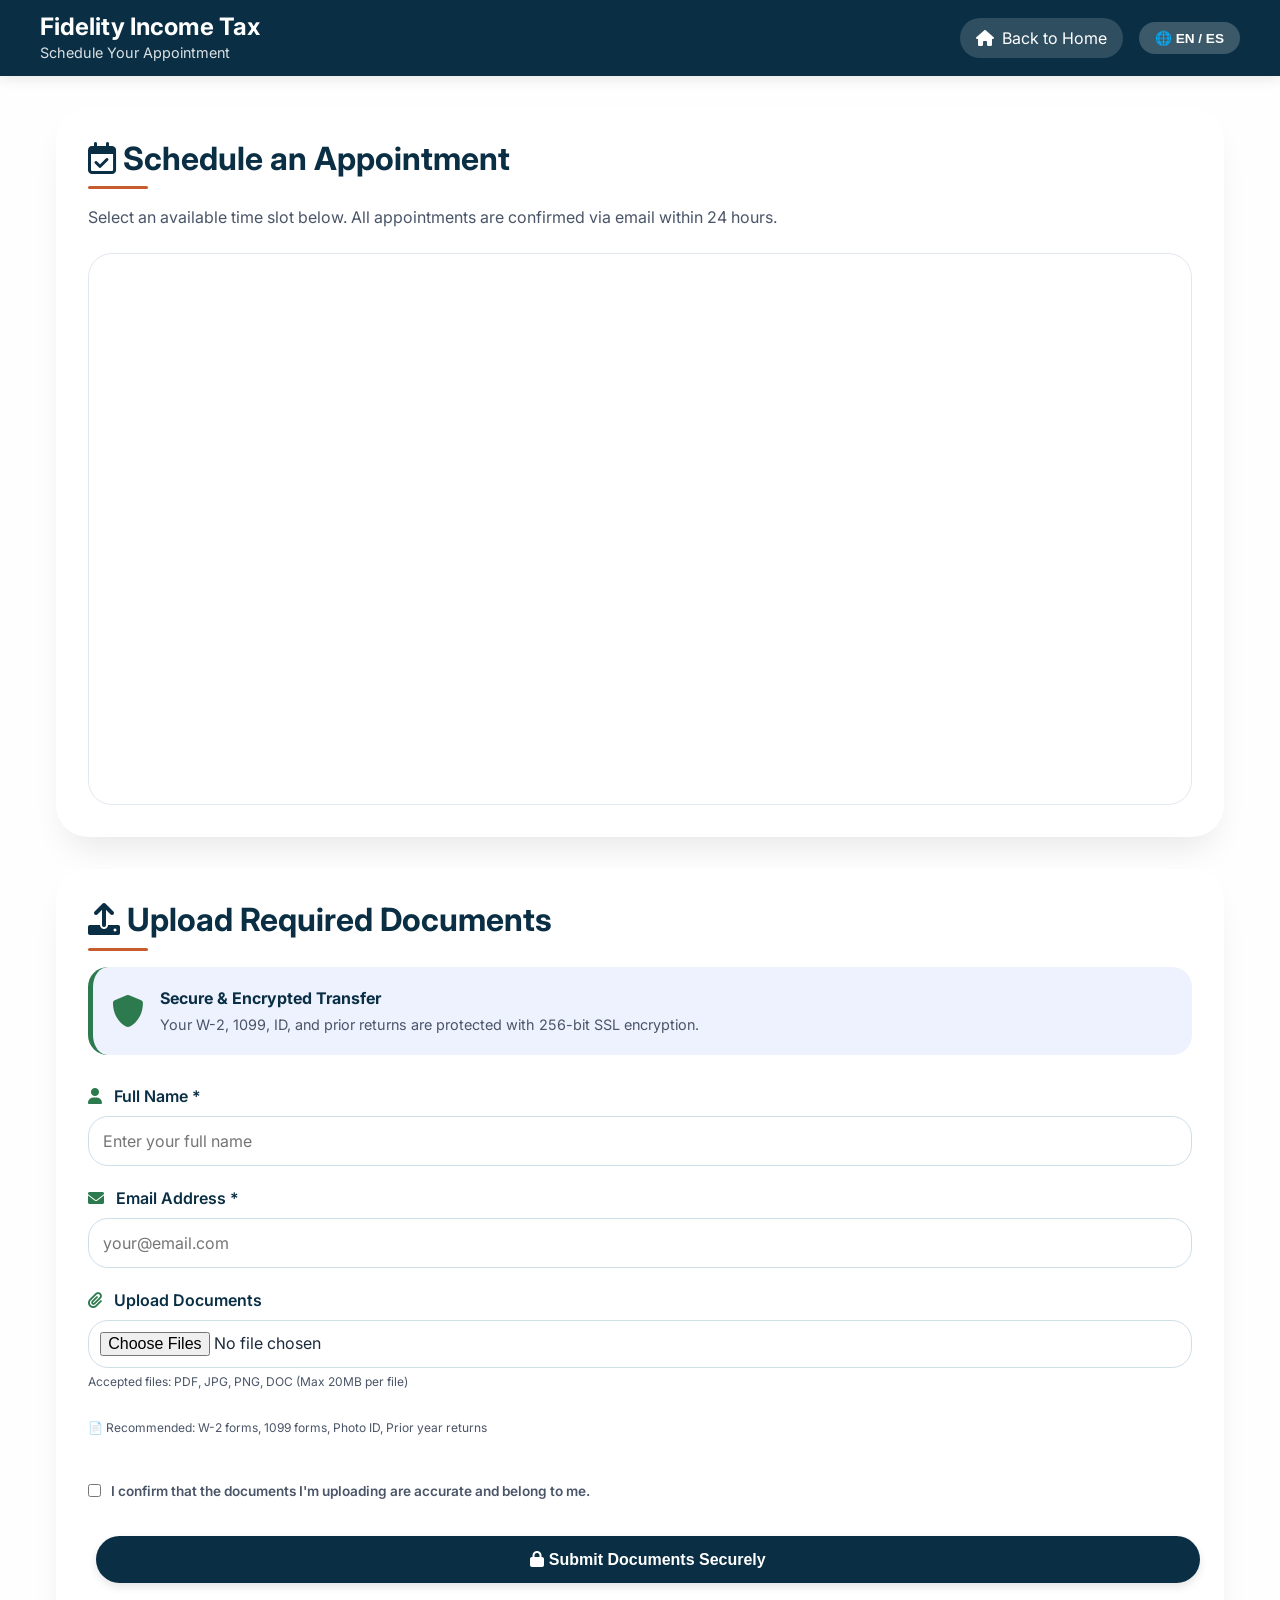
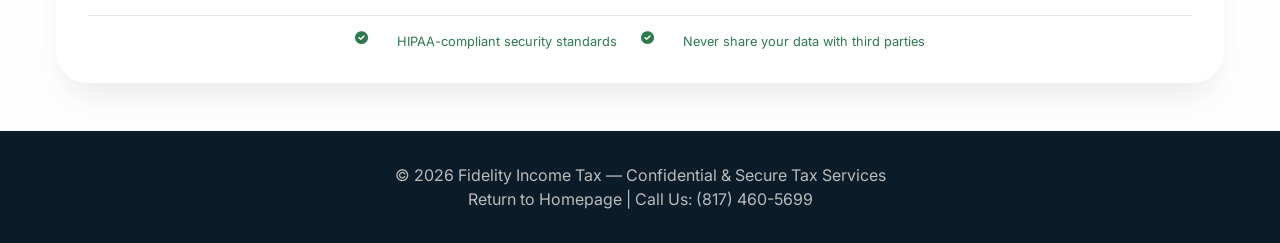
==== appointments.html @ 11a9fd2c "Add files via upload" ====
<!DOCTYPE html>
<html lang="en">
<head>
  <meta charset="UTF-8">
  <meta name="viewport" content="width=device-width, initial-scale=1.0">
  <meta name="description" content="Schedule your tax appointment online with Fidelity Income Tax. Secure document upload available.">
  <title>Schedule Appointment | Fidelity Income Tax</title>
  
  <!-- Google Fonts -->
  <link href="https://fonts.googleapis.com/css2?family=Inter:wght@400;600;700&display=swap" rel="stylesheet">
  
  <!-- Font Awesome -->
  <link rel="stylesheet" href="https://cdnjs.cloudflare.com/ajax/libs/font-awesome/6.0.0-beta3/css/all.min.css">
  
  <!-- Stylesheets -->
  <link rel="stylesheet" href="styles.css">
  <link rel="stylesheet" href="appointments.css">
</head>
<body>

  <!-- ==================== APPOINTMENT PAGE HEADER ==================== -->
  <header class="appointment-header">
    <nav>
      <div class="logo">
        <img src="logo.png" alt="Fidelity Income Tax" onerror="this.style.display='none'">
        <div class="logo-text">
          <h1>Fidelity Income Tax</h1>
          <p data-translate="appointmentSubtitle">Schedule Your Appointment</p>
        </div>
      </div>
      <div class="header-right">
        <a href="index.html" class="back-home"><i class="fas fa-home"></i> <span data-translate="backHome">Back to Home</span></a>
        <button class="lang-btn" onclick="toggleLanguage()" aria-label="Toggle language">🌐 EN / ES</button>
      </div>
    </nav>
  </header>

  <main class="appointment-main">
    <!-- ==================== CALENDAR SECTION ==================== -->
    <section class="appointment-card">
      <h2><i class="far fa-calendar-check"></i> <span data-translate="scheduleTitle">Schedule an Appointment</span></h2>
      <p data-translate="scheduleDescription">Select an available time slot below. All appointments are confirmed via email within 24 hours.</p>
      
      <!-- Google Calendar Embed - Replace YOUR_LINK with actual calendar link -->
      <div class="calendar-wrapper">
        <iframe 
          src="https://calendar.google.com/calendar/appointments/schedules/YOUR_LINK" 
          width="100%" 
          height="550" 
          style="border:0;" 
          title="Appointment Calendar"
          loading="lazy">
        </iframe>
      </div>
    </section>

    <!-- ==================== SECURE DOCUMENT UPLOAD SECTION ==================== -->
    <section class="appointment-card">
      <h2><i class="fas fa-upload"></i> <span data-translate="uploadTitle">Upload Required Documents</span></h2>
      
      <!-- Security notice banner -->
      <div class="secure-upload-banner">
        <i class="fas fa-shield-alt fa-2x"></i>
        <div>
          <strong data-translate="secureUploadTitle">Secure & Encrypted Transfer</strong>
          <p data-translate="secureUploadText">Your W-2, 1099, ID, and prior returns are protected with 256-bit SSL encryption.</p>
        </div>
      </div>
      
      <!-- Document upload form -->
      <form action="https://formsubmit.co/fidelity2024@yahoo.com" method="POST" enctype="multipart/form-data" class="upload-form">
        <div class="form-group">
          <label for="fullname"><i class="fas fa-user"></i> <span data-translate="fullNameLabel">Full Name</span> *</label>
          <input type="text" id="fullname" name="name" placeholder="Enter your full name" data-translate-placeholder="fullNamePlaceholder" required>
        </div>
        
        <div class="form-group">
          <label for="email"><i class="fas fa-envelope"></i> <span data-translate="emailLabel">Email Address</span> *</label>
          <input type="email" id="email" name="email" placeholder="your@email.com" data-translate-placeholder="emailPlaceholder" required>
        </div>
        
        <div class="form-group">
          <label for="documents"><i class="fas fa-paperclip"></i> <span data-translate="uploadLabel">Upload Documents</span></label>
          <input type="file" id="documents" name="documents" accept=".pdf,.jpg,.jpeg,.png,.doc,.docx" multiple>
          <p class="file-hint" data-translate="fileHint">Accepted files: PDF, JPG, PNG, DOC (Max 20MB per file)</p>
          <p class="file-hint" data-translate="recommendedDocs">📄 Recommended: W-2 forms, 1099 forms, Photo ID, Prior year returns</p>
        </div>
        
        <div class="form-group">
          <label class="checkbox-label">
            <input type="checkbox" required>
            <span data-translate="confirmText">I confirm that the documents I'm uploading are accurate and belong to me.</span>
          </label>
        </div>
        
        <button type="submit" class="btn btn-submit">
          <i class="fas fa-lock"></i> <span data-translate="submitButton">Submit Documents Securely</span>
        </button>
      </form>
      
      <div class="security-footer">
        <i class="fas fa-check-circle"></i> <span data-translate="security1">HIPAA-compliant security standards</span>
        <i class="fas fa-check-circle"></i> <span data-translate="security2">Never share your data with third parties</span>
      </div>
    </section>
  </main>

  <!-- ==================== FOOTER ==================== -->
  <footer>
    <p>© 2026 Fidelity Income Tax — <span data-translate="footerText">Confidential & Secure Tax Services</span></p>
    <p><a href="index.html"><span data-translate="returnHome">Return to Homepage</span></a> | <a href="tel:+18174605699"><span data-translate="callUs">Call Us</span>: (817) 460-5699</a></p>
  </footer>

  <script src="translations.js"></script>
  <script src="script.js"></script>
</body>
</html>
---- styles.css ----
/* ==================== RESET & BASE STYLES ==================== */
* {
  margin: 0;
  padding: 0;
  box-sizing: border-box;
}

body {
  font-family: 'Inter', sans-serif;
  background-color: #fefefe;
  color: #1e2a3e;
  line-height: 1.5;
  scroll-behavior: smooth;
}

/* ==================== TYPOGRAPHY ==================== */
h1, h2, h3, h4 {
  font-weight: 700;
  line-height: 1.2;
}

h2 {
  font-size: 2rem;
  text-align: center;
  margin-bottom: 2rem;
  color: #0a2f44;
  position: relative;
}

h2:after {
  content: '';
  display: block;
  width: 60px;
  height: 3px;
  background: #c75c2e;
  margin: 0.5rem auto 0;
  border-radius: 4px;
}

/* ==================== HEADER & NAVIGATION ==================== */
header {
  background: #ffda08;
  color: white;
  padding: 1.5rem 2.3rem;
  position: sticky;
  top: 0;
  z-index: 1000;
  box-shadow: 0 4px 12px rgba(0, 0, 0, 0.08);
}

nav {
  display: flex;
  justify-content: space-between;
  align-items: center;
  max-width: 1300px;
  margin: 0 auto;
}

.logo {
  display: flex;
  align-items: center;
  gap: 12px;
  flex-wrap: wrap;
}

.logo img {
  height: 45px;
  width: auto;
}

.logo-text h1 {
  font-size: 1.5rem;
  font-weight: 700;
}

.logo-text p {
  font-size: 0.9rem;
  opacity: 0.85;
}

nav ul {
  display: flex;
  list-style: none;
  gap: 2rem;
  align-items: center;
}

nav ul li a {
  color: white;
  text-decoration: none;
  font-weight: 500;
  transition: 0.2s;
  font-size: 1rem;
}

nav ul li a:hover {
  color: #ffcd94;
}

.lang-btn {
  background: rgba(255, 255, 255, 0.2);
  border: none;
  color: white;
  padding: 0.4rem 0.8rem;
  border-radius: 40px;
  cursor: pointer;
  font-weight: 600;
  font-size: 0.8rem;
  transition: 0.2s;
}

.lang-btn:hover {
  background: #ffcd94;
  color: #0a2f44;
}

.menu-toggle {
  display: none;
  font-size: 1.8rem;
  cursor: pointer;
}
/* ==================== 3D GLOBE LOGO STYLES ==================== */
.globe-logo {
  width: 50px;
  height: 50px;
  border-radius: 50%;
  overflow: hidden;
  position: relative;
  cursor: pointer;
  background: radial-gradient(circle at 30% 30%, #1a4d6e, #0a2f44);
  box-shadow: 0 4px 12px rgba(0, 0, 0, 0.25);
  transition: transform 0.3s ease;
}

.globe-logo:hover {
  transform: scale(1.08);
  box-shadow: 0 6px 18px rgba(0, 0, 0, 0.3);
}

.globe-logo canvas {
  width: 100% !important;
  height: 100% !important;
  display: block;
  border-radius: 50%;
}

/* Optional: Add a subtle glow effect on hover */
.globe-logo::after {
  content: '';
  position: absolute;
  top: -2px;
  left: -2px;
  right: -2px;
  bottom: -2px;
  border-radius: 50%;
  background: radial-gradient(circle, rgba(44,122,77,0.3), transparent);
  opacity: 0;
  transition: opacity 0.3s ease;
  pointer-events: none;
}

.globe-logo:hover::after {
  opacity: 1;
}

/* Adjust logo container to accommodate globe */
.logo {
  display: flex;
  align-items: center;
  gap: 12px;
  flex-wrap: wrap;
}

.logo-text {
  flex: 1;
}

/* For mobile devices, ensure globe remains visible */
@media (max-width: 768px) {
  .globe-logo {
    width: 40px;
    height: 40px;
  }
}
/* ==================== TRUST BADGE ==================== */
.trust-badge {
  background: rgba(255, 255, 240, 0.2);
  border-left: 4px solid #ffcd94;
  padding: 0.75rem 1rem;
  border-radius: 12px;
  font-size: 0.85rem;
  display: inline-flex;
  align-items: center;
  gap: 8px;
  margin-bottom: 1rem;
}

.trust-badge i {
  color: #ffcd94;
}

/* ==================== HERO SECTION ==================== */
.hero {
  background: linear-gradient(135deg, #092636 0%, #092636 100%);
  color: white;
  padding: 4rem 1.5rem;
  text-align: center;
}

.hero h1 {
  font-size: 2.8rem;
  font-weight: 800;
  margin-bottom: 1rem;
}

.hero p {
  font-size: 1.2rem;
  max-width: 700px;
  margin: 0 auto 1.5rem;
}

.hero-contact {
  background: rgba(0, 0, 0, 0.2);
  display: inline-block;
  padding: 1rem 2rem;
  border-radius: 60px;
  margin: 1rem auto;
  backdrop-filter: blur(2px);
}

.hero-contact p {
  margin: 0.2rem 0;
  font-size: 1rem;
}

.hero-contact a {
  color: white;
  text-decoration: none;
  font-weight: 600;
}

.hero-buttons {
  margin-top: 2rem;
}

/* ==================== BUTTONS ==================== */
.btn {
  padding: 0.9rem 2rem;
  border-radius: 50px;
  text-decoration: none;
  font-weight: 600;
  display: inline-block;
  margin: 0.5rem;
  transition: 0.2s;
  border: none;
  cursor: pointer;
  font-size: 1rem;
  box-shadow: 0 4px 8px rgba(0, 0, 0, 0.1);
}

.btn-primary {
  background: #2c7a4d;
  color: white;
}

.btn-primary:hover {
  background: #1f5e3a;
  transform: translateY(-2px);
}

.btn-secondary {
  background: #c75c2e;
  color: white;
}

.btn-secondary:hover {
  background: #a3451f;
  transform: translateY(-2px);
}

.btn-submit {
  background: #0a2f44;
  color: white;
  width: 100%;
}

.btn-submit:hover {
  background: #1e4a6e;
  transform: translateY(-2px);
}

/* ==================== SERVICES SECTION ==================== */
.services-section {
  padding: 4rem 1.5rem;
  max-width: 1300px;
  margin: 0 auto;
}

.service-grid {
  display: grid;
  grid-template-columns: repeat(auto-fit, minmax(260px, 1fr));
  gap: 2rem;
}

.service-card {
  background: white;
  border-radius: 24px;
  padding: 2rem 1.5rem;
  text-align: center;
  box-shadow: 0 8px 20px rgba(0, 0, 0, 0.05);
  transition: all 0.2s ease;
  border: 1px solid #eef2f6;
}

.service-card i {
  font-size: 2.5rem;
  color: #2c7a4d;
  margin-bottom: 1rem;
}

.service-card h3 {
  font-size: 1.4rem;
  margin-bottom: 0.5rem;
}

.service-card:hover {
  transform: translateY(-5px);
  box-shadow: 0 20px 25px -12px rgba(0, 0, 0, 0.1);
}

/* ==================== ACCOUNTANT SECTION ==================== */
.accountant-section {
  padding: 4rem 1.5rem;
  max-width: 1300px;
  margin: 0 auto;
}

.accountant-container {
  display: flex;
  gap: 3rem;
  align-items: center;
  background: #f9fafc;
  border-radius: 32px;
  padding: 2rem;
  flex-wrap: wrap;
}

.accountant-container img {
  width: 260px;
  border-radius: 24px;
  box-shadow: 0 12px 20px rgba(0, 0, 0, 0.1);
  object-fit: cover;
}

.accountant-info {
  flex: 1;
}

.accountant-info h3 {
  font-size: 1.8rem;
  color: #0a2f44;
  margin-bottom: 0.5rem;
}

.cert-list {
  list-style: none;
  margin: 1rem 0;
}

.cert-list li {
  margin: 0.5rem 0;
  display: flex;
  align-items: center;
  gap: 8px;
}

.cert-list li i {
  color: #2c7a4d;
}
/* Add this to your existing styles.css file */

/* ==================== BOOK FEATURE SECTION ==================== */
.book-section {
  padding: 5rem 1.5rem;
  background: linear-gradient(135deg, #f8f9fa 0%, #e9ecef 100%);
  position: relative;
  overflow: hidden;
}

.book-section::before {
  content: '';
  position: absolute;
  top: -50%;
  right: -20%;
  width: 500px;
  height: 500px;
  background: radial-gradient(circle, rgba(44,122,77,0.05) 0%, rgba(44,122,77,0) 70%);
  border-radius: 50%;
  pointer-events: none;
}

.book-section::after {
  content: '';
  position: absolute;
  bottom: -30%;
  left: -10%;
  width: 400px;
  height: 400px;
  background: radial-gradient(circle, rgba(199,92,46,0.05) 0%, rgba(199,92,46,0) 70%);
  border-radius: 50%;
  pointer-events: none;
}

.book-container {
  max-width: 1300px;
  margin: 0 auto;
  display: grid;
  grid-template-columns: 1fr 1.2fr;
  gap: 3rem;
  align-items: start;
  position: relative;
  z-index: 1;
}

/* Book Cover Styles */
.book-cover {
  position: relative;
  text-align: center;
}

.book-icon {
  position: absolute;
  top: -20px;
  left: -20px;
  width: 60px;
  height: 60px;
  background: #2c7a4d;
  border-radius: 50%;
  display: flex;
  align-items: center;
  justify-content: center;
  box-shadow: 0 8px 20px rgba(44,122,77,0.3);
  z-index: 2;
}

.book-icon i {
  font-size: 2rem;
  color: white;
}

.book-cover img {
  width: 100%;
  max-width: 350px;
  border-radius: 16px;
  box-shadow: 0 20px 40px rgba(0, 0, 0, 0.15);
  transition: transform 0.3s ease, box-shadow 0.3s ease;
}

.book-cover img:hover {
  transform: translateY(-5px);
  box-shadow: 0 30px 50px rgba(0, 0, 0, 0.2);
}

/* Book Info Styles */
.book-info {
  background: white;
  padding: 2rem;
  border-radius: 32px;
  box-shadow: 0 10px 30px rgba(0, 0, 0, 0.08);
}

.book-badge {
  display: inline-flex;
  align-items: center;
  gap: 8px;
  background: linear-gradient(135deg, #f4b942 0%, #e6a017 100%);
  color: white;
  padding: 0.5rem 1rem;
  border-radius: 40px;
  font-size: 0.85rem;
  font-weight: 600;
  margin-bottom: 1.5rem;
}

.book-badge i {
  font-size: 1rem;
}

.book-info h2 {
  text-align: left;
  font-size: 1.8rem;
  margin-bottom: 0.5rem;
  color: #0a2f44;
}

.book-info h2:after {
  margin: 0.5rem 0 0 0;
  width: 50px;
}

.book-author {
  font-size: 1rem;
  color: #c75c2e;
  font-weight: 600;
  margin-bottom: 1.5rem;
}

.book-description {
  margin: 1.5rem 0;
}

.book-description p {
  color: #4a5568;
  line-height: 1.6;
  margin-bottom: 1rem;
}

.book-features {
  list-style: none;
  margin: 1.5rem 0;
  display: grid;
  grid-template-columns: repeat(2, 1fr);
  gap: 0.8rem;
}

.book-features li {
  display: flex;
  align-items: center;
  gap: 10px;
  padding: 0.5rem;
  background: #f8f9fa;
  border-radius: 12px;
  font-size: 0.9rem;
  color: #2d3748;
}

.book-features li i {
  color: #2c7a4d;
  font-size: 1rem;
  width: 24px;
}

/* Book Rating */
.book-rating {
  display: flex;
  align-items: center;
  gap: 1rem;
  flex-wrap: wrap;
  padding: 1rem 0;
  border-top: 1px solid #e2e8f0;
  border-bottom: 1px solid #e2e8f0;
  margin: 1.5rem 0;
}

.book-rating .stars {
  color: #f4b942;
  font-size: 1.2rem;
  letter-spacing: 2px;
}

.book-rating span {
  color: #6c757d;
  font-size: 0.9rem;
}

/* Book Buttons */
.book-buttons {
  display: flex;
  gap: 1rem;
  margin: 1.5rem 0;
  flex-wrap: wrap;
}

.btn-large {
  padding: 1rem 2rem;
  font-size: 1rem;
  display: inline-flex;
  align-items: center;
  gap: 10px;
}

.btn-large i {
  font-size: 1.2rem;
}

/* Book Endorsements */
.book-endorsements {
  background: #f8f9fa;
  padding: 1.5rem;
  border-radius: 20px;
  margin-top: 1.5rem;
}

.book-endorsements p {
  font-style: italic;
  color: #4a5568;
  margin-bottom: 0.5rem;
}

.book-endorsements i {
  color: #c75c2e;
  margin-right: 8px;
}

.endorser {
  font-style: normal;
  font-weight: 600;
  color: #0a2f44;
  margin-top: 0.5rem;
}

/* Responsive Book Section */
@media (max-width: 968px) {
  .book-container {
    grid-template-columns: 1fr;
    gap: 2rem;
  }
  
  .book-cover {
    text-align: center;
    max-width: 350px;
    margin: 0 auto;
  }
  
  .book-info h2 {
    text-align: center;
  }
  
  .book-info h2:after {
    margin: 0.5rem auto 0;
  }
  
  .book-badge {
    display: inline-flex;
    margin: 0 auto 1.5rem;
  }
  
  .book-rating {
    justify-content: center;
  }
  
  .book-buttons {
    justify-content: center;
  }
}

@media (max-width: 768px) {
  .book-section {
    padding: 3rem 1rem;
  }
  
  .book-features {
    grid-template-columns: 1fr;
  }
  
  .book-info {
    padding: 1.5rem;
  }
  
  .book-info h2 {
    font-size: 1.5rem;
  }
  
  .btn-large {
    width: 100%;
    justify-content: center;
  }
}

@media (max-width: 480px) {
  .book-buttons {
    flex-direction: column;
  }
}
/* ==================== REVIEWS SECTION ==================== */
.reviews-section {
  padding: 4rem 1.5rem;
  max-width: 1300px;
  margin: 0 auto;
}

.reviews-grid {
  display: grid;
  grid-template-columns: repeat(auto-fit, minmax(300px, 1fr));
  gap: 1.8rem;
}

.review-card {
  background: white;
  padding: 1.8rem;
  border-radius: 28px;
  box-shadow: 0 5px 15px rgba(0, 0, 0, 0.05);
  border: 1px solid #e9ecef;
}

.stars {
  color: #f4b942;
  font-size: 1.2rem;
  letter-spacing: 2px;
  margin-bottom: 1rem;
}

.review-card p {
  font-style: italic;
  margin-bottom: 0.5rem;
}

.review-author {
  font-style: normal;
  font-weight: 600;
  color: #0a2f44;
}

/* ==================== CONTACT SECTION ==================== */
.contact-section {
  background: #f1f5f9;
  border-radius: 48px;
  margin: 2rem auto;
  padding: 2rem 1.5rem;
  max-width: 1300px;
}

.contact-grid {
  display: grid;
  grid-template-columns: 1fr 1fr;
  gap: 2rem;
}

.contact-map iframe {
  border-radius: 24px;
  width: 100%;
  height: 380px;
}

.secure-badge {
  display: flex;
  justify-content: flex-end;
  gap: 12px;
  margin-bottom: 12px;
  font-size: 0.8rem;
  color: #2c6e2f;
}

.contact-form {
  background: white;
  padding: 1.8rem;
  border-radius: 28px;
  box-shadow: 0 10px 20px rgba(0, 0, 0, 0.05);
}

.form-row {
  display: flex;
  gap: 1rem;
  margin-bottom: 0.5rem;
}

.contact-form input,
.contact-form textarea {
  width: 100%;
  padding: 0.9rem;
  margin: 0.5rem 0;
  border: 2px solid #000000;
  border-radius: 20px;
  font-family: inherit;
  transition: 0.2s;
}

.contact-form input:focus,
.contact-form textarea:focus {
  outline: none;
  border-color: #2c7a4d;
  box-shadow: 0 0 0 3px rgba(44, 122, 77, 0.2);
}

.sms-consent {
  font-size: 0.75rem;
  display: flex;
  align-items: center;
  gap: 8px;
  margin: 1rem 0;
}

.privacy-note {
  font-size: 0.7rem;
  text-align: center;
  margin-top: 1rem;
  color: #6c757d;
}

/* ==================== FOOTER ==================== */
footer {
  background: #0a1c2a;
  color: #bbb;
  text-align: center;
  padding: 2rem;
  margin-top: 3rem;
}

footer a {
  color: #bbb;
  text-decoration: none;
}

footer a:hover {
  color: white;
}

.footer-content p {
  margin: 0.5rem 0;
}

/* ==================== RESPONSIVE DESIGN ==================== */
@media (max-width: 900px) {
  .contact-grid {
    grid-template-columns: 1fr;
  }
  
  .accountant-container {
    flex-direction: column;
    text-align: center;
  }
  
  nav ul {
    display: none;
    flex-direction: column;
    background: #0a2f44;
    position: absolute;
    top: 70px;
    right: 20px;
    width: 220px;
    border-radius: 24px;
    padding: 1rem;
    gap: 1rem;
    box-shadow: 0 8px 20px rgba(0, 0, 0, 0.3);
  }
  
  nav ul.active {
    display: flex;
  }
  
  .menu-toggle {
    display: block;
  }
  
  .hero h1 {
    font-size: 2rem;
  }
  
  .form-row {
    flex-direction: column;
    gap: 0;
  }
}

@media (max-width: 480px) {
  .hero h1 {
    font-size: 1.8rem;
  }
  
  .hero p {
    font-size: 1rem;
  }
  
  .btn {
    padding: 0.7rem 1.5rem;
    font-size: 0.9rem;
  }
  
  .service-card {
    padding: 1.5rem;
  }
}
---- appointments.css ----
/* ==================== APPOINTMENT PAGE SPECIFIC STYLES ==================== */

/* Appointment Header */
.appointment-header {
  background: #0a2f44;
  color: white;
  padding: 0.8rem 1.5rem;
  position: sticky;
  top: 0;
  z-index: 1000;
}

.appointment-header nav {
  max-width: 1200px;
  margin: 0 auto;
  display: flex;
  justify-content: space-between;
  align-items: center;
  flex-wrap: wrap;
  gap: 1rem;
}

.header-right {
  display: flex;
  align-items: center;
  gap: 1rem;
}

.back-home {
  color: white;
  text-decoration: none;
  padding: 0.5rem 1rem;
  border-radius: 40px;
  background: rgba(255, 255, 255, 0.15);
  transition: 0.2s;
  display: inline-flex;
  align-items: center;
  gap: 8px;
}

.back-home:hover {
  background: rgba(255, 255, 255, 0.25);
}

/* Language button for appointments page */
.appointment-header .lang-btn {
  background: rgba(255, 255, 255, 0.2);
  border: none;
  color: white;
  padding: 0.5rem 1rem;
  border-radius: 40px;
  cursor: pointer;
  font-weight: 600;
  font-size: 0.85rem;
  transition: 0.2s;
}

.appointment-header .lang-btn:hover {
  background: #ffcd94;
  color: #0a2f44;
}

/* Main Container */
.appointment-main {
  max-width: 1200px;
  margin: 2rem auto;
  padding: 0 1rem;
}

/* Appointment Cards */
.appointment-card {
  background: white;
  border-radius: 32px;
  box-shadow: 0 20px 35px -12px rgba(0, 0, 0, 0.1);
  padding: 2rem;
  margin-bottom: 2rem;
}

.appointment-card h2 {
  text-align: left;
  margin-bottom: 1rem;
}

.appointment-card h2:after {
  margin: 0.5rem 0 0 0;
}

.appointment-card p {
  color: #4a5568;
  margin-bottom: 1.5rem;
}

/* Calendar Wrapper */
.calendar-wrapper {
  border-radius: 24px;
  overflow: hidden;
  border: 1px solid #e2e8f0;
}

.calendar-wrapper iframe {
  display: block;
  min-height: 450px;
}

/* Secure Upload Banner */
.secure-upload-banner {
  background: #eef2ff;
  border-left: 5px solid #2c7a4d;
  padding: 1.2rem;
  border-radius: 20px;
  margin-bottom: 1.8rem;
  display: flex;
  gap: 16px;
  align-items: center;
}

.secure-upload-banner i {
  color: #2c7a4d;
}

.secure-upload-banner strong {
  color: #0a2f44;
  display: block;
  margin-bottom: 0.25rem;
}

.secure-upload-banner p {
  margin: 0;
  font-size: 0.9rem;
}

/* Upload Form */
.upload-form {
  display: flex;
  flex-direction: column;
  gap: 1.2rem;
}

.form-group {
  display: flex;
  flex-direction: column;
}

.form-group label {
  font-weight: 600;
  margin-bottom: 0.5rem;
  color: #0a2f44;
}

.form-group label i {
  margin-right: 8px;
  color: #2c7a4d;
}

.form-group input[type="text"],
.form-group input[type="email"],
.form-group input[type="file"] {
  padding: 0.9rem;
  border: 1px solid #cfdfe8;
  border-radius: 20px;
  font-family: inherit;
  font-size: 1rem;
  transition: 0.2s;
}

.form-group input:focus {
  outline: none;
  border-color: #2c7a4d;
  box-shadow: 0 0 0 3px rgba(44, 122, 77, 0.2);
}

.form-group input[type="file"] {
  padding: 0.7rem;
  cursor: pointer;
}

.file-hint {
  font-size: 0.75rem;
  color: #6c757d;
  margin-top: 0.3rem;
}

.checkbox-label {
  display: flex;
  align-items: center;
  gap: 10px;
  cursor: pointer;
  font-weight: normal;
}

.checkbox-label input {
  width: auto;
  margin: 0;
}

.checkbox-label span {
  font-size: 0.85rem;
  color: #4a5568;
}

/* Security Footer */
.security-footer {
  margin-top: 1.5rem;
  padding-top: 1rem;
  border-top: 1px solid #e2e8f0;
  display: flex;
  justify-content: center;
  gap: 1.5rem;
  font-size: 0.8rem;
  color: #2c7a4d;
  flex-wrap: wrap;
}

.security-footer i {
  margin-right: 5px;
}

/* Responsive */
@media (max-width: 768px) {
  .appointment-card {
    padding: 1.5rem;
  }
  
  .secure-upload-banner {
    flex-direction: column;
    text-align: center;
  }
  
  .security-footer {
    flex-direction: column;
    align-items: center;
    gap: 0.5rem;
  }
  
  .appointment-header nav {
    flex-direction: column;
    text-align: center;
  }
  
  .header-right {
    justify-content: center;
  }
  
  .appointment-card h2 {
    text-align: center;
  }
  
  .appointment-card h2:after {
    margin: 0.5rem auto 0;
  }
}

@media (max-width: 480px) {
  .header-right {
    flex-direction: column;
    width: 100%;
  }
  
  .back-home, 
  .appointment-header .lang-btn {
    width: 100%;
    text-align: center;
    justify-content: center;
  }
}
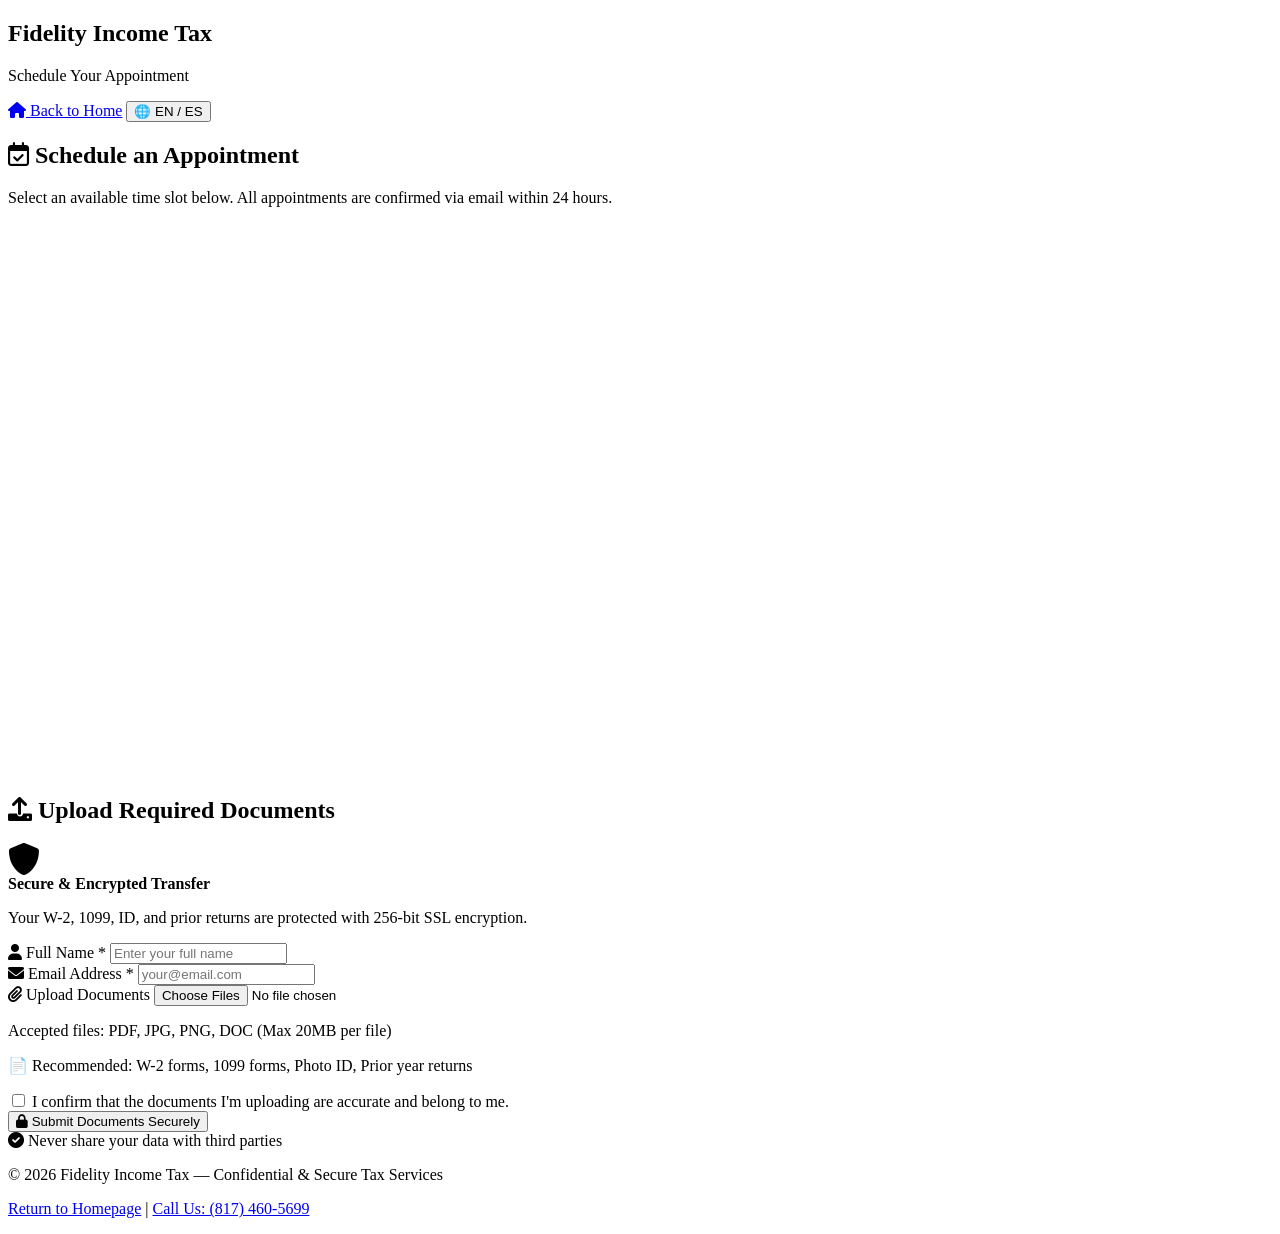
==== commit b90fc026: "Add files via upload" ====
--- a/appointments.html
+++ b/appointments.html
@@ -13,8 +13,8 @@
   <link rel="stylesheet" href="https://cdnjs.cloudflare.com/ajax/libs/font-awesome/6.0.0-beta3/css/all.min.css">
   
   <!-- Stylesheets -->
-  <link rel="stylesheet" href="styles.css">
-  <link rel="stylesheet" href="appointments.css">
+  <link rel="stylesheet" href="css/styles.css">
+  <link rel="stylesheet" href="css/appointments.css">
 </head>
 <body>
 
@@ -22,7 +22,7 @@
   <header class="appointment-header">
     <nav>
       <div class="logo">
-        <img src="logo.png" alt="Fidelity Income Tax" onerror="this.style.display='none'">
+        <img src="images/globe-10.gif" alt="Fidelity Income Tax" onerror="this.style.display='none'">
         <div class="logo-text">
           <h1>Fidelity Income Tax</h1>
           <p data-translate="appointmentSubtitle">Schedule Your Appointment</p>
@@ -99,7 +99,6 @@
       </form>
       
       <div class="security-footer">
-        <i class="fas fa-check-circle"></i> <span data-translate="security1">HIPAA-compliant security standards</span>
         <i class="fas fa-check-circle"></i> <span data-translate="security2">Never share your data with third parties</span>
       </div>
     </section>
@@ -111,7 +110,8 @@
     <p><a href="index.html"><span data-translate="returnHome">Return to Homepage</span></a> | <a href="tel:+18174605699"><span data-translate="callUs">Call Us</span>: (817) 460-5699</a></p>
   </footer>
 
-  <script src="translations.js"></script>
-  <script src="script.js"></script>
+  <script src="js/translations.js"></script>
+  <script src="js/script.js"></script>
+  <script src="js/theme-switcher.js"></script>  <!-- DEMO ONLY — remove before launch -->
 </body>
 </html>
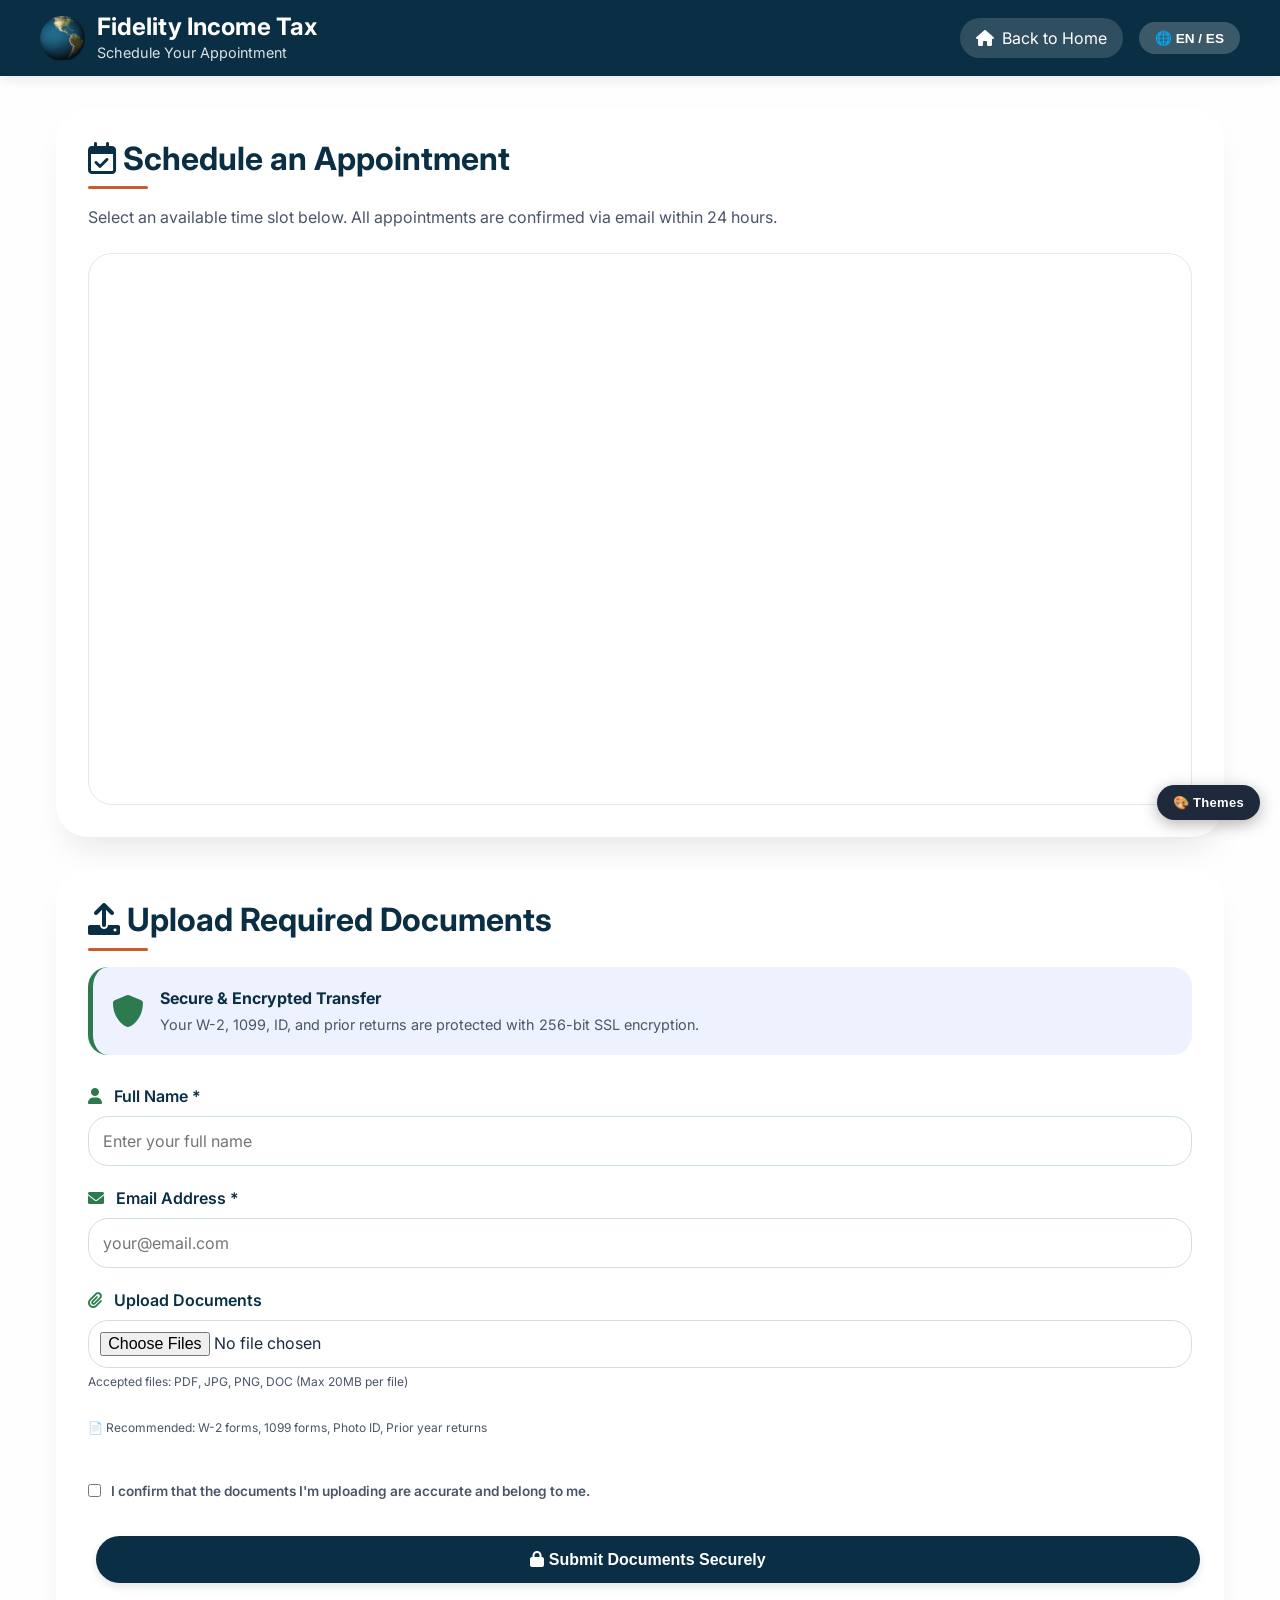
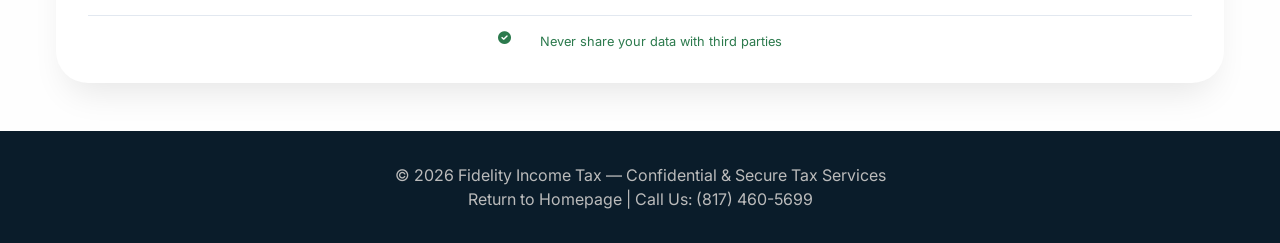
==== commit 21acd419: "Update appointments.html" ====
--- a/appointments.html
+++ b/appointments.html
@@ -13,8 +13,8 @@
   <link rel="stylesheet" href="https://cdnjs.cloudflare.com/ajax/libs/font-awesome/6.0.0-beta3/css/all.min.css">
   
   <!-- Stylesheets -->
-  <link rel="stylesheet" href="css/styles.css">
-  <link rel="stylesheet" href="css/appointments.css">
+  <link rel="stylesheet" href="styles.css">
+  <link rel="stylesheet" href="appointments.css">
 </head>
 <body>
 
@@ -22,7 +22,7 @@
   <header class="appointment-header">
     <nav>
       <div class="logo">
-        <img src="images/globe-10.gif" alt="Fidelity Income Tax" onerror="this.style.display='none'">
+        <img src="globe-10.gif" alt="Fidelity Income Tax" onerror="this.style.display='none'">
         <div class="logo-text">
           <h1>Fidelity Income Tax</h1>
           <p data-translate="appointmentSubtitle">Schedule Your Appointment</p>
@@ -110,8 +110,8 @@
     <p><a href="index.html"><span data-translate="returnHome">Return to Homepage</span></a> | <a href="tel:+18174605699"><span data-translate="callUs">Call Us</span>: (817) 460-5699</a></p>
   </footer>
 
-  <script src="js/translations.js"></script>
-  <script src="js/script.js"></script>
-  <script src="js/theme-switcher.js"></script>  <!-- DEMO ONLY — remove before launch -->
+  <script src="translations.js"></script>
+  <script src="script.js"></script>
+  <script src="theme-switcher.js"></script>  <!-- DEMO ONLY — remove before launch -->
 </body>
-</html>+</html>
--- a/styles.css
+++ b/styles.css
@@ -0,0 +1,872 @@
+/* ==================== RESET & BASE STYLES ==================== */
+* {
+  margin: 0;
+  padding: 0;
+  box-sizing: border-box;
+}
+
+body {
+  font-family: 'Inter', sans-serif;
+  background-color: #fefefe;
+  color: #1e2a3e;
+  line-height: 1.5;
+  scroll-behavior: smooth;
+}
+
+/* ==================== TYPOGRAPHY ==================== */
+h1, h2, h3, h4 {
+  font-weight: 700;
+  line-height: 1.2;
+}
+
+h2 {
+  font-size: 2rem;
+  text-align: center;
+  margin-bottom: 2rem;
+  color: #0a2f44;
+  position: relative;
+}
+
+h2:after {
+  content: '';
+  display: block;
+  width: 60px;
+  height: 3px;
+  background: #c75c2e;
+  margin: 0.5rem auto 0;
+  border-radius: 4px;
+}
+
+/* ==================== HEADER & NAVIGATION ==================== */
+header {
+  background: #ffda08;
+  color: white;
+  padding: 1.5rem 2.3rem;
+  position: sticky;
+  top: 0;
+  z-index: 1000;
+  box-shadow: 0 4px 12px rgba(0, 0, 0, 0.08);
+}
+
+nav {
+  display: flex;
+  justify-content: space-between;
+  align-items: center;
+  max-width: 1300px;
+  margin: 0 auto;
+}
+
+.logo {
+  display: flex;
+  align-items: center;
+  gap: 12px;
+  flex-wrap: wrap;
+}
+
+.logo img {
+  height: 45px;
+  width: auto;
+}
+
+.logo-text h1 {
+  font-size: 1.5rem;
+  font-weight: 700;
+}
+
+.logo-text p {
+  font-size: 0.9rem;
+  opacity: 0.85;
+}
+
+nav ul {
+  display: flex;
+  list-style: none;
+  gap: 2rem;
+  align-items: center;
+}
+
+nav ul li a {
+  color: white;
+  text-decoration: none;
+  font-weight: 500;
+  transition: 0.2s;
+  font-size: 1rem;
+}
+
+nav ul li a:hover {
+  color: #ffcd94;
+}
+
+.lang-btn {
+  background: rgba(255, 255, 255, 0.2);
+  border: none;
+  color: white;
+  padding: 0.4rem 0.8rem;
+  border-radius: 40px;
+  cursor: pointer;
+  font-weight: 600;
+  font-size: 0.8rem;
+  transition: 0.2s;
+}
+
+.lang-btn:hover {
+  background: #ffcd94;
+  color: #0a2f44;
+}
+
+.menu-toggle {
+  display: none;
+  font-size: 1.8rem;
+  cursor: pointer;
+}
+/* ==================== 3D GLOBE LOGO STYLES ==================== */
+.globe-logo {
+  width: 50px;
+  height: 50px;
+  border-radius: 50%;
+  overflow: hidden;
+  position: relative;
+  cursor: pointer;
+  background: radial-gradient(circle at 30% 30%, #1a4d6e, #0a2f44);
+  box-shadow: 0 4px 12px rgba(0, 0, 0, 0.25);
+  transition: transform 0.3s ease;
+}
+
+.globe-logo:hover {
+  transform: scale(1.08);
+  box-shadow: 0 6px 18px rgba(0, 0, 0, 0.3);
+}
+
+.globe-logo canvas {
+  width: 100% !important;
+  height: 100% !important;
+  display: block;
+  border-radius: 50%;
+}
+
+/* Optional: Add a subtle glow effect on hover */
+.globe-logo::after {
+  content: '';
+  position: absolute;
+  top: -2px;
+  left: -2px;
+  right: -2px;
+  bottom: -2px;
+  border-radius: 50%;
+  background: radial-gradient(circle, rgba(44,122,77,0.3), transparent);
+  opacity: 0;
+  transition: opacity 0.3s ease;
+  pointer-events: none;
+}
+
+.globe-logo:hover::after {
+  opacity: 1;
+}
+
+/* Adjust logo container to accommodate globe */
+.logo {
+  display: flex;
+  align-items: center;
+  gap: 12px;
+  flex-wrap: wrap;
+}
+
+.logo-text {
+  flex: 1;
+}
+
+/* For mobile devices, ensure globe remains visible */
+@media (max-width: 768px) {
+  .globe-logo {
+    width: 40px;
+    height: 40px;
+  }
+}
+/* ==================== TRUST BADGE ==================== */
+.trust-badge {
+  background: rgba(255, 255, 240, 0.2);
+  border-left: 4px solid #ffcd94;
+  padding: 0.75rem 1rem;
+  border-radius: 12px;
+  font-size: 0.85rem;
+  display: inline-flex;
+  align-items: center;
+  gap: 8px;
+  margin-bottom: 1rem;
+}
+
+.trust-badge i {
+  color: #ffcd94;
+}
+
+/* ==================== HERO SECTION ==================== */
+.hero {
+  background: linear-gradient(135deg, #092636 0%, #092636 100%);
+  color: white;
+  padding: 4rem 1.5rem;
+  text-align: center;
+}
+
+.hero h1 {
+  font-size: 2.8rem;
+  font-weight: 800;
+  margin-bottom: 1rem;
+}
+
+.hero p {
+  font-size: 1.2rem;
+  max-width: 700px;
+  margin: 0 auto 1.5rem;
+}
+
+.hero-contact {
+  background: rgba(0, 0, 0, 0.2);
+  display: inline-block;
+  padding: 1rem 2rem;
+  border-radius: 60px;
+  margin: 1rem auto;
+  backdrop-filter: blur(2px);
+}
+
+.hero-contact p {
+  margin: 0.2rem 0;
+  font-size: 1rem;
+}
+
+.hero-contact a {
+  color: white;
+  text-decoration: none;
+  font-weight: 600;
+}
+
+.hero-buttons {
+  margin-top: 2rem;
+}
+
+/* ==================== BUTTONS ==================== */
+.btn {
+  padding: 0.9rem 2rem;
+  border-radius: 50px;
+  text-decoration: none;
+  font-weight: 600;
+  display: inline-block;
+  margin: 0.5rem;
+  transition: 0.2s;
+  border: none;
+  cursor: pointer;
+  font-size: 1rem;
+  box-shadow: 0 4px 8px rgba(0, 0, 0, 0.1);
+}
+
+.btn-primary {
+  background: #2c7a4d;
+  color: white;
+}
+
+.btn-primary:hover {
+  background: #1f5e3a;
+  transform: translateY(-2px);
+}
+
+.btn-secondary {
+  background: #c75c2e;
+  color: white;
+}
+
+.btn-secondary:hover {
+  background: #a3451f;
+  transform: translateY(-2px);
+}
+
+.btn-submit {
+  background: #0a2f44;
+  color: white;
+  width: 100%;
+}
+
+.btn-submit:hover {
+  background: #1e4a6e;
+  transform: translateY(-2px);
+}
+
+/* ==================== SERVICES SECTION ==================== */
+.services-section {
+  padding: 4rem 1.5rem;
+  max-width: 1300px;
+  margin: 0 auto;
+}
+
+.service-grid {
+  display: grid;
+  grid-template-columns: repeat(auto-fit, minmax(260px, 1fr));
+  gap: 2rem;
+}
+
+.service-card {
+  background: white;
+  border-radius: 24px;
+  padding: 2rem 1.5rem;
+  text-align: center;
+  box-shadow: 0 8px 20px rgba(0, 0, 0, 0.05);
+  transition: all 0.2s ease;
+  border: 1px solid #eef2f6;
+}
+
+.service-card i {
+  font-size: 2.5rem;
+  color: #2c7a4d;
+  margin-bottom: 1rem;
+}
+
+.service-card h3 {
+  font-size: 1.4rem;
+  margin-bottom: 0.5rem;
+}
+
+.service-card:hover {
+  transform: translateY(-5px);
+  box-shadow: 0 20px 25px -12px rgba(0, 0, 0, 0.1);
+}
+
+/* ==================== ACCOUNTANT SECTION ==================== */
+.accountant-section {
+  padding: 4rem 1.5rem;
+  max-width: 1300px;
+  margin: 0 auto;
+}
+
+.accountant-container {
+  display: flex;
+  gap: 3rem;
+  align-items: center;
+  background: #f9fafc;
+  border-radius: 32px;
+  padding: 2rem;
+  flex-wrap: wrap;
+}
+
+.accountant-container img {
+  width: 260px;
+  border-radius: 24px;
+  box-shadow: 0 12px 20px rgba(0, 0, 0, 0.1);
+  object-fit: cover;
+}
+
+.accountant-info {
+  flex: 1;
+}
+
+.accountant-info h3 {
+  font-size: 1.8rem;
+  color: #0a2f44;
+  margin-bottom: 0.5rem;
+}
+
+.cert-list {
+  list-style: none;
+  margin: 1rem 0;
+}
+
+.cert-list li {
+  margin: 0.5rem 0;
+  display: flex;
+  align-items: center;
+  gap: 8px;
+}
+
+.cert-list li i {
+  color: #2c7a4d;
+}
+/* Add this to your existing styles.css file */
+
+/* ==================== BOOK FEATURE SECTION ==================== */
+.book-section {
+  padding: 5rem 1.5rem;
+  background: linear-gradient(135deg, #f8f9fa 0%, #e9ecef 100%);
+  position: relative;
+  overflow: hidden;
+}
+
+.book-section::before {
+  content: '';
+  position: absolute;
+  top: -50%;
+  right: -20%;
+  width: 500px;
+  height: 500px;
+  background: radial-gradient(circle, rgba(44,122,77,0.05) 0%, rgba(44,122,77,0) 70%);
+  border-radius: 50%;
+  pointer-events: none;
+}
+
+.book-section::after {
+  content: '';
+  position: absolute;
+  bottom: -30%;
+  left: -10%;
+  width: 400px;
+  height: 400px;
+  background: radial-gradient(circle, rgba(199,92,46,0.05) 0%, rgba(199,92,46,0) 70%);
+  border-radius: 50%;
+  pointer-events: none;
+}
+
+.book-container {
+  max-width: 1300px;
+  margin: 0 auto;
+  display: grid;
+  grid-template-columns: 1fr 1.2fr;
+  gap: 3rem;
+  align-items: start;
+  position: relative;
+  z-index: 1;
+}
+
+/* Book Cover Styles */
+.book-cover {
+  position: relative;
+  text-align: center;
+}
+
+.book-icon {
+  position: absolute;
+  top: -20px;
+  left: -20px;
+  width: 60px;
+  height: 60px;
+  background: #2c7a4d;
+  border-radius: 50%;
+  display: flex;
+  align-items: center;
+  justify-content: center;
+  box-shadow: 0 8px 20px rgba(44,122,77,0.3);
+  z-index: 2;
+}
+
+.book-icon i {
+  font-size: 2rem;
+  color: white;
+}
+
+.book-cover img {
+  width: 100%;
+  max-width: 350px;
+  border-radius: 16px;
+  box-shadow: 0 20px 40px rgba(0, 0, 0, 0.15);
+  transition: transform 0.3s ease, box-shadow 0.3s ease;
+}
+
+.book-cover img:hover {
+  transform: translateY(-5px);
+  box-shadow: 0 30px 50px rgba(0, 0, 0, 0.2);
+}
+
+/* Book Info Styles */
+.book-info {
+  background: white;
+  padding: 2rem;
+  border-radius: 32px;
+  box-shadow: 0 10px 30px rgba(0, 0, 0, 0.08);
+}
+
+.book-badge {
+  display: inline-flex;
+  align-items: center;
+  gap: 8px;
+  background: linear-gradient(135deg, #f4b942 0%, #e6a017 100%);
+  color: white;
+  padding: 0.5rem 1rem;
+  border-radius: 40px;
+  font-size: 0.85rem;
+  font-weight: 600;
+  margin-bottom: 1.5rem;
+}
+
+.book-badge i {
+  font-size: 1rem;
+}
+
+.book-info h2 {
+  text-align: left;
+  font-size: 1.8rem;
+  margin-bottom: 0.5rem;
+  color: #0a2f44;
+}
+
+.book-info h2:after {
+  margin: 0.5rem 0 0 0;
+  width: 50px;
+}
+
+.book-author {
+  font-size: 1rem;
+  color: #c75c2e;
+  font-weight: 600;
+  margin-bottom: 1.5rem;
+}
+
+.book-description {
+  margin: 1.5rem 0;
+}
+
+.book-description p {
+  color: #4a5568;
+  line-height: 1.6;
+  margin-bottom: 1rem;
+}
+
+.book-features {
+  list-style: none;
+  margin: 1.5rem 0;
+  display: grid;
+  grid-template-columns: repeat(2, 1fr);
+  gap: 0.8rem;
+}
+
+.book-features li {
+  display: flex;
+  align-items: center;
+  gap: 10px;
+  padding: 0.5rem;
+  background: #f8f9fa;
+  border-radius: 12px;
+  font-size: 0.9rem;
+  color: #2d3748;
+}
+
+.book-features li i {
+  color: #2c7a4d;
+  font-size: 1rem;
+  width: 24px;
+}
+
+/* Book Rating */
+.book-rating {
+  display: flex;
+  align-items: center;
+  gap: 1rem;
+  flex-wrap: wrap;
+  padding: 1rem 0;
+  border-top: 1px solid #e2e8f0;
+  border-bottom: 1px solid #e2e8f0;
+  margin: 1.5rem 0;
+}
+
+.book-rating .stars {
+  color: #f4b942;
+  font-size: 1.2rem;
+  letter-spacing: 2px;
+}
+
+.book-rating span {
+  color: #6c757d;
+  font-size: 0.9rem;
+}
+
+/* Book Buttons */
+.book-buttons {
+  display: flex;
+  gap: 1rem;
+  margin: 1.5rem 0;
+  flex-wrap: wrap;
+}
+
+.btn-large {
+  padding: 1rem 2rem;
+  font-size: 1rem;
+  display: inline-flex;
+  align-items: center;
+  gap: 10px;
+}
+
+.btn-large i {
+  font-size: 1.2rem;
+}
+
+/* Book Endorsements */
+.book-endorsements {
+  background: #f8f9fa;
+  padding: 1.5rem;
+  border-radius: 20px;
+  margin-top: 1.5rem;
+}
+
+.book-endorsements p {
+  font-style: italic;
+  color: #4a5568;
+  margin-bottom: 0.5rem;
+}
+
+.book-endorsements i {
+  color: #c75c2e;
+  margin-right: 8px;
+}
+
+.endorser {
+  font-style: normal;
+  font-weight: 600;
+  color: #0a2f44;
+  margin-top: 0.5rem;
+}
+
+/* Responsive Book Section */
+@media (max-width: 968px) {
+  .book-container {
+    grid-template-columns: 1fr;
+    gap: 2rem;
+  }
+  
+  .book-cover {
+    text-align: center;
+    max-width: 350px;
+    margin: 0 auto;
+  }
+  
+  .book-info h2 {
+    text-align: center;
+  }
+  
+  .book-info h2:after {
+    margin: 0.5rem auto 0;
+  }
+  
+  .book-badge {
+    display: inline-flex;
+    margin: 0 auto 1.5rem;
+  }
+  
+  .book-rating {
+    justify-content: center;
+  }
+  
+  .book-buttons {
+    justify-content: center;
+  }
+}
+
+@media (max-width: 768px) {
+  .book-section {
+    padding: 3rem 1rem;
+  }
+  
+  .book-features {
+    grid-template-columns: 1fr;
+  }
+  
+  .book-info {
+    padding: 1.5rem;
+  }
+  
+  .book-info h2 {
+    font-size: 1.5rem;
+  }
+  
+  .btn-large {
+    width: 100%;
+    justify-content: center;
+  }
+}
+
+@media (max-width: 480px) {
+  .book-buttons {
+    flex-direction: column;
+  }
+}
+/* ==================== REVIEWS SECTION ==================== */
+.reviews-section {
+  padding: 4rem 1.5rem;
+  max-width: 1300px;
+  margin: 0 auto;
+}
+
+.reviews-grid {
+  display: grid;
+  grid-template-columns: repeat(auto-fit, minmax(300px, 1fr));
+  gap: 1.8rem;
+}
+
+.review-card {
+  background: white;
+  padding: 1.8rem;
+  border-radius: 28px;
+  box-shadow: 0 5px 15px rgba(0, 0, 0, 0.05);
+  border: 1px solid #e9ecef;
+}
+
+.stars {
+  color: #f4b942;
+  font-size: 1.2rem;
+  letter-spacing: 2px;
+  margin-bottom: 1rem;
+}
+
+.review-card p {
+  font-style: italic;
+  margin-bottom: 0.5rem;
+}
+
+.review-author {
+  font-style: normal;
+  font-weight: 600;
+  color: #0a2f44;
+}
+
+/* ==================== CONTACT SECTION ==================== */
+.contact-section {
+  background: #f1f5f9;
+  border-radius: 48px;
+  margin: 2rem auto;
+  padding: 2rem 1.5rem;
+  max-width: 1300px;
+}
+
+.contact-grid {
+  display: grid;
+  grid-template-columns: 1fr 1fr;
+  gap: 2rem;
+}
+
+.contact-map iframe {
+  border-radius: 24px;
+  width: 100%;
+  height: 380px;
+}
+
+.secure-badge {
+  display: flex;
+  justify-content: flex-end;
+  gap: 12px;
+  margin-bottom: 12px;
+  font-size: 0.8rem;
+  color: #2c6e2f;
+}
+
+.contact-form {
+  background: white;
+  padding: 1.8rem;
+  border-radius: 28px;
+  box-shadow: 0 10px 20px rgba(0, 0, 0, 0.05);
+}
+
+.form-row {
+  display: flex;
+  gap: 1rem;
+  margin-bottom: 0.5rem;
+}
+
+.contact-form input,
+.contact-form textarea {
+  width: 100%;
+  padding: 0.9rem;
+  margin: 0.5rem 0;
+  border: 2px solid #000000;
+  border-radius: 20px;
+  font-family: inherit;
+  transition: 0.2s;
+}
+
+.contact-form input:focus,
+.contact-form textarea:focus {
+  outline: none;
+  border-color: #2c7a4d;
+  box-shadow: 0 0 0 3px rgba(44, 122, 77, 0.2);
+}
+
+.sms-consent {
+  font-size: 0.75rem;
+  display: flex;
+  align-items: center;
+  gap: 8px;
+  margin: 1rem 0;
+}
+
+.privacy-note {
+  font-size: 0.7rem;
+  text-align: center;
+  margin-top: 1rem;
+  color: #6c757d;
+}
+
+/* ==================== FOOTER ==================== */
+footer {
+  background: #0a1c2a;
+  color: #bbb;
+  text-align: center;
+  padding: 2rem;
+  margin-top: 3rem;
+}
+
+footer a {
+  color: #bbb;
+  text-decoration: none;
+}
+
+footer a:hover {
+  color: white;
+}
+
+.footer-content p {
+  margin: 0.5rem 0;
+}
+
+/* ==================== RESPONSIVE DESIGN ==================== */
+@media (max-width: 900px) {
+  .contact-grid {
+    grid-template-columns: 1fr;
+  }
+  
+  .accountant-container {
+    flex-direction: column;
+    text-align: center;
+  }
+  
+  nav ul {
+    display: none;
+    flex-direction: column;
+    background: #0a2f44;
+    position: absolute;
+    top: 70px;
+    right: 20px;
+    width: 220px;
+    border-radius: 24px;
+    padding: 1rem;
+    gap: 1rem;
+    box-shadow: 0 8px 20px rgba(0, 0, 0, 0.3);
+  }
+  
+  nav ul.active {
+    display: flex;
+  }
+  
+  .menu-toggle {
+    display: block;
+  }
+  
+  .hero h1 {
+    font-size: 2rem;
+  }
+  
+  .form-row {
+    flex-direction: column;
+    gap: 0;
+  }
+}
+
+@media (max-width: 480px) {
+  .hero h1 {
+    font-size: 1.8rem;
+  }
+  
+  .hero p {
+    font-size: 1rem;
+  }
+  
+  .btn {
+    padding: 0.7rem 1.5rem;
+    font-size: 0.9rem;
+  }
+  
+  .service-card {
+    padding: 1.5rem;
+  }
+}
--- a/appointments.css
+++ b/appointments.css
@@ -0,0 +1,265 @@
+/* ==================== APPOINTMENT PAGE SPECIFIC STYLES ==================== */
+
+/* Appointment Header */
+.appointment-header {
+  background: #0a2f44;
+  color: white;
+  padding: 0.8rem 1.5rem;
+  position: sticky;
+  top: 0;
+  z-index: 1000;
+}
+
+.appointment-header nav {
+  max-width: 1200px;
+  margin: 0 auto;
+  display: flex;
+  justify-content: space-between;
+  align-items: center;
+  flex-wrap: wrap;
+  gap: 1rem;
+}
+
+.header-right {
+  display: flex;
+  align-items: center;
+  gap: 1rem;
+}
+
+.back-home {
+  color: white;
+  text-decoration: none;
+  padding: 0.5rem 1rem;
+  border-radius: 40px;
+  background: rgba(255, 255, 255, 0.15);
+  transition: 0.2s;
+  display: inline-flex;
+  align-items: center;
+  gap: 8px;
+}
+
+.back-home:hover {
+  background: rgba(255, 255, 255, 0.25);
+}
+
+/* Language button for appointments page */
+.appointment-header .lang-btn {
+  background: rgba(255, 255, 255, 0.2);
+  border: none;
+  color: white;
+  padding: 0.5rem 1rem;
+  border-radius: 40px;
+  cursor: pointer;
+  font-weight: 600;
+  font-size: 0.85rem;
+  transition: 0.2s;
+}
+
+.appointment-header .lang-btn:hover {
+  background: #ffcd94;
+  color: #0a2f44;
+}
+
+/* Main Container */
+.appointment-main {
+  max-width: 1200px;
+  margin: 2rem auto;
+  padding: 0 1rem;
+}
+
+/* Appointment Cards */
+.appointment-card {
+  background: white;
+  border-radius: 32px;
+  box-shadow: 0 20px 35px -12px rgba(0, 0, 0, 0.1);
+  padding: 2rem;
+  margin-bottom: 2rem;
+}
+
+.appointment-card h2 {
+  text-align: left;
+  margin-bottom: 1rem;
+}
+
+.appointment-card h2:after {
+  margin: 0.5rem 0 0 0;
+}
+
+.appointment-card p {
+  color: #4a5568;
+  margin-bottom: 1.5rem;
+}
+
+/* Calendar Wrapper */
+.calendar-wrapper {
+  border-radius: 24px;
+  overflow: hidden;
+  border: 1px solid #e2e8f0;
+}
+
+.calendar-wrapper iframe {
+  display: block;
+  min-height: 450px;
+}
+
+/* Secure Upload Banner */
+.secure-upload-banner {
+  background: #eef2ff;
+  border-left: 5px solid #2c7a4d;
+  padding: 1.2rem;
+  border-radius: 20px;
+  margin-bottom: 1.8rem;
+  display: flex;
+  gap: 16px;
+  align-items: center;
+}
+
+.secure-upload-banner i {
+  color: #2c7a4d;
+}
+
+.secure-upload-banner strong {
+  color: #0a2f44;
+  display: block;
+  margin-bottom: 0.25rem;
+}
+
+.secure-upload-banner p {
+  margin: 0;
+  font-size: 0.9rem;
+}
+
+/* Upload Form */
+.upload-form {
+  display: flex;
+  flex-direction: column;
+  gap: 1.2rem;
+}
+
+.form-group {
+  display: flex;
+  flex-direction: column;
+}
+
+.form-group label {
+  font-weight: 600;
+  margin-bottom: 0.5rem;
+  color: #0a2f44;
+}
+
+.form-group label i {
+  margin-right: 8px;
+  color: #2c7a4d;
+}
+
+.form-group input[type="text"],
+.form-group input[type="email"],
+.form-group input[type="file"] {
+  padding: 0.9rem;
+  border: 1px solid #cfdfe8;
+  border-radius: 20px;
+  font-family: inherit;
+  font-size: 1rem;
+  transition: 0.2s;
+}
+
+.form-group input:focus {
+  outline: none;
+  border-color: #2c7a4d;
+  box-shadow: 0 0 0 3px rgba(44, 122, 77, 0.2);
+}
+
+.form-group input[type="file"] {
+  padding: 0.7rem;
+  cursor: pointer;
+}
+
+.file-hint {
+  font-size: 0.75rem;
+  color: #6c757d;
+  margin-top: 0.3rem;
+}
+
+.checkbox-label {
+  display: flex;
+  align-items: center;
+  gap: 10px;
+  cursor: pointer;
+  font-weight: normal;
+}
+
+.checkbox-label input {
+  width: auto;
+  margin: 0;
+}
+
+.checkbox-label span {
+  font-size: 0.85rem;
+  color: #4a5568;
+}
+
+/* Security Footer */
+.security-footer {
+  margin-top: 1.5rem;
+  padding-top: 1rem;
+  border-top: 1px solid #e2e8f0;
+  display: flex;
+  justify-content: center;
+  gap: 1.5rem;
+  font-size: 0.8rem;
+  color: #2c7a4d;
+  flex-wrap: wrap;
+}
+
+.security-footer i {
+  margin-right: 5px;
+}
+
+/* Responsive */
+@media (max-width: 768px) {
+  .appointment-card {
+    padding: 1.5rem;
+  }
+  
+  .secure-upload-banner {
+    flex-direction: column;
+    text-align: center;
+  }
+  
+  .security-footer {
+    flex-direction: column;
+    align-items: center;
+    gap: 0.5rem;
+  }
+  
+  .appointment-header nav {
+    flex-direction: column;
+    text-align: center;
+  }
+  
+  .header-right {
+    justify-content: center;
+  }
+  
+  .appointment-card h2 {
+    text-align: center;
+  }
+  
+  .appointment-card h2:after {
+    margin: 0.5rem auto 0;
+  }
+}
+
+@media (max-width: 480px) {
+  .header-right {
+    flex-direction: column;
+    width: 100%;
+  }
+  
+  .back-home, 
+  .appointment-header .lang-btn {
+    width: 100%;
+    text-align: center;
+    justify-content: center;
+  }
+}
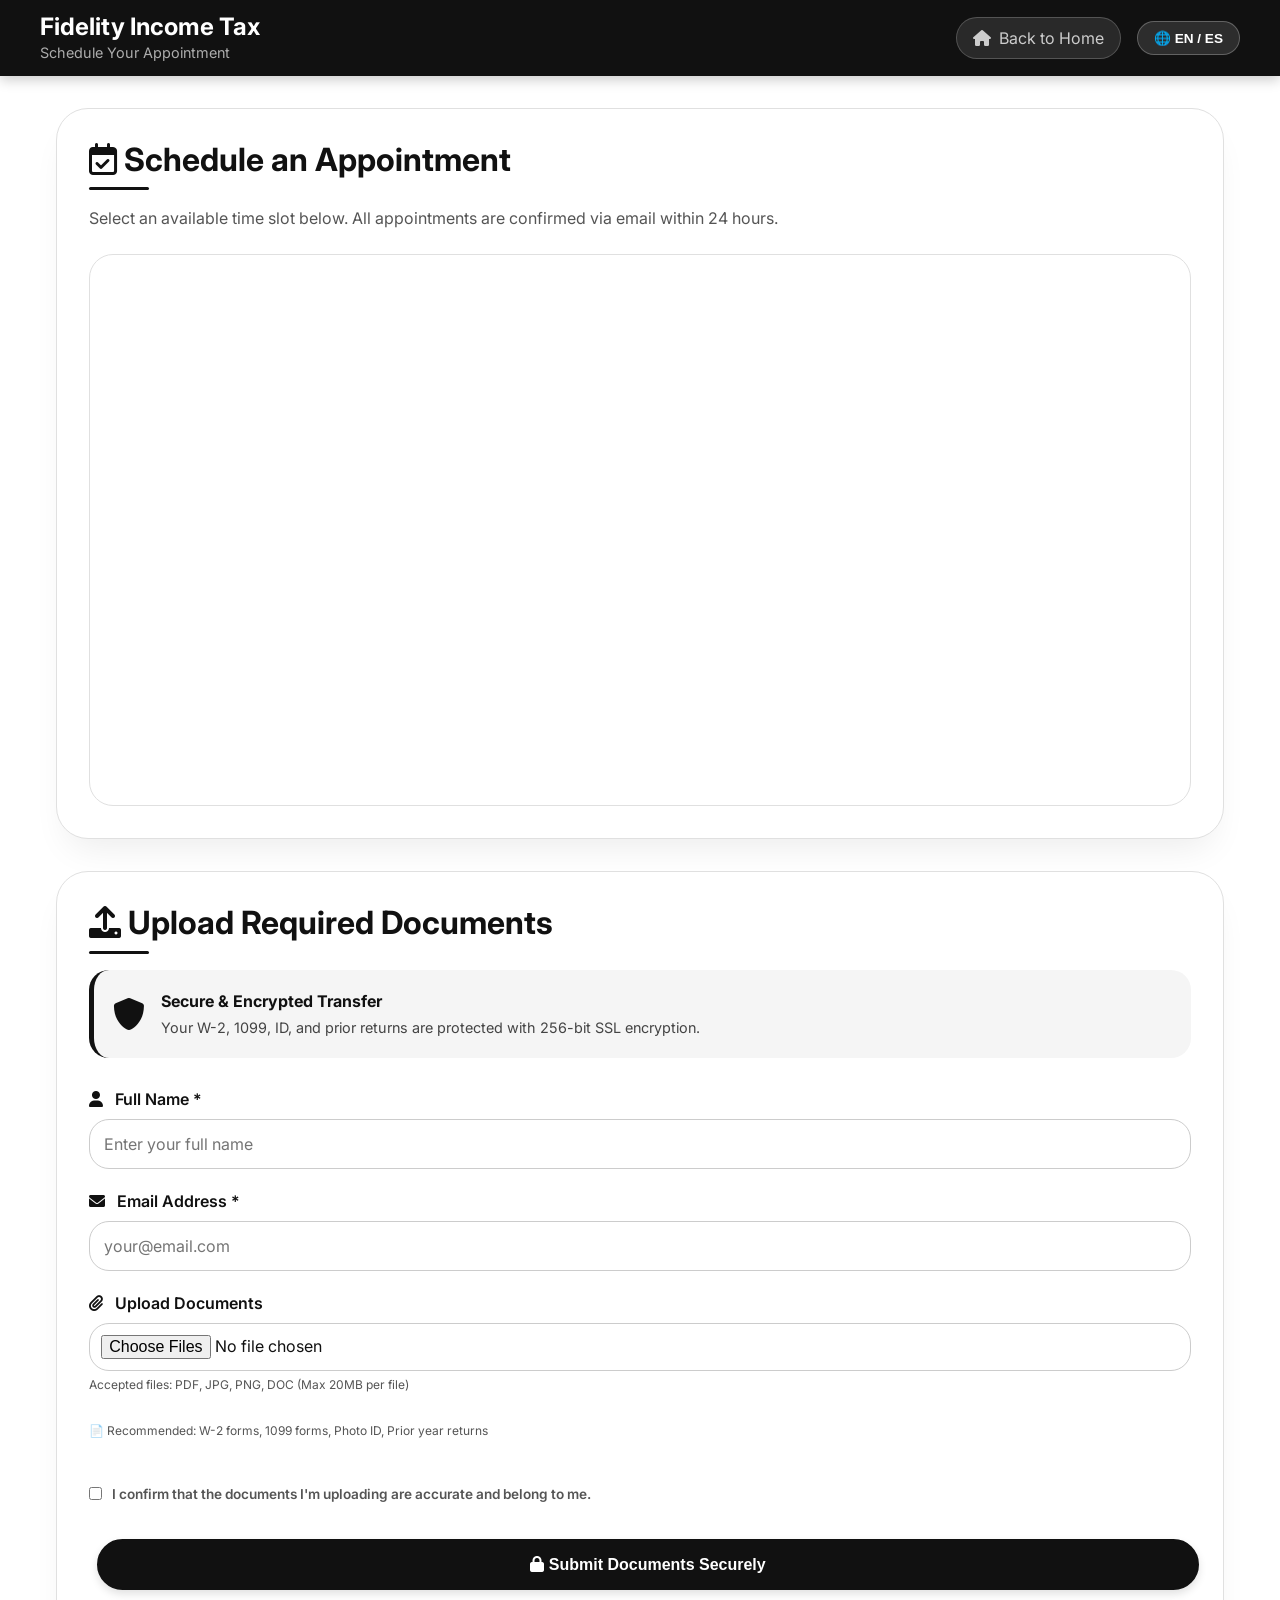
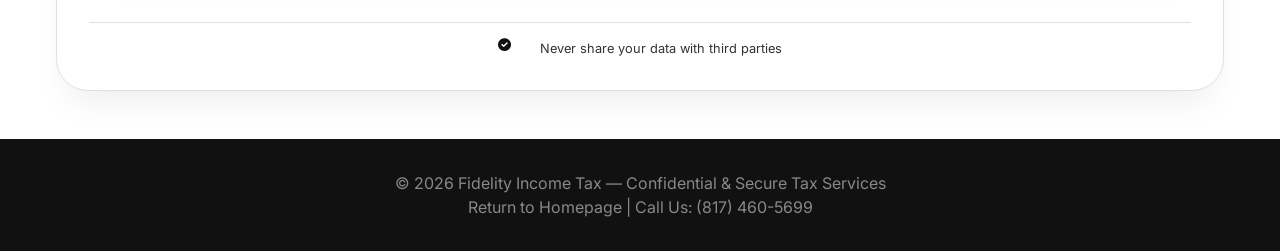
==== commit ee15acde: "Add files via upload" ====
--- a/appointments.html
+++ b/appointments.html
@@ -13,8 +13,8 @@
   <link rel="stylesheet" href="https://cdnjs.cloudflare.com/ajax/libs/font-awesome/6.0.0-beta3/css/all.min.css">
   
   <!-- Stylesheets -->
-  <link rel="stylesheet" href="styles.css">
-  <link rel="stylesheet" href="appointments.css">
+  <link rel="stylesheet" href="css/styles.css">
+  <link rel="stylesheet" href="css/appointments.css">
 </head>
 <body>
 
@@ -22,7 +22,7 @@
   <header class="appointment-header">
     <nav>
       <div class="logo">
-        <img src="globe-10.gif" alt="Fidelity Income Tax" onerror="this.style.display='none'">
+        <img src="images/globe-10.gif" alt="Fidelity Income Tax" onerror="this.style.display='none'">
         <div class="logo-text">
           <h1>Fidelity Income Tax</h1>
           <p data-translate="appointmentSubtitle">Schedule Your Appointment</p>
@@ -110,8 +110,8 @@
     <p><a href="index.html"><span data-translate="returnHome">Return to Homepage</span></a> | <a href="tel:+18174605699"><span data-translate="callUs">Call Us</span>: (817) 460-5699</a></p>
   </footer>
 
-  <script src="translations.js"></script>
-  <script src="script.js"></script>
-  <script src="theme-switcher.js"></script>  <!-- DEMO ONLY — remove before launch -->
+  <script src="js/translations.js"></script>
+  <script src="js/script.js"></script>
+  <!-- <script src="js/theme-switcher.js"></script>  DEMO ONLY — remove before launch -->
 </body>
-</html>
+</html>
--- a/css/styles.css
+++ b/css/styles.css
@@ -0,0 +1,848 @@
+/* ==================== RESET & BASE STYLES ==================== */
+* {
+  margin: 0;
+  padding: 0;
+  box-sizing: border-box;
+}
+
+body {
+  font-family: 'Inter', sans-serif;
+  background-color: #ffffff;
+  color: #111111;
+  line-height: 1.5;
+  scroll-behavior: smooth;
+}
+
+/* ==================== TYPOGRAPHY ==================== */
+h1, h2, h3, h4 {
+  font-weight: 700;
+  line-height: 1.2;
+}
+
+h2 {
+  font-size: 2rem;
+  text-align: center;
+  margin-bottom: 2rem;
+  color: #111111;
+  position: relative;
+}
+
+h2:after {
+  content: '';
+  display: block;
+  width: 60px;
+  height: 3px;
+  background: #111111;
+  margin: 0.5rem auto 0;
+  border-radius: 4px;
+}
+
+/* ==================== HEADER & NAVIGATION ==================== */
+header {
+  background: #111111;
+  color: white;
+  padding: 1.5rem 2.3rem;
+  position: sticky;
+  top: 0;
+  z-index: 1000;
+  box-shadow: 0 4px 12px rgba(0, 0, 0, 0.2);
+}
+
+nav {
+  display: flex;
+  justify-content: space-between;
+  align-items: center;
+  max-width: 1300px;
+  margin: 0 auto;
+}
+
+.logo {
+  display: flex;
+  align-items: center;
+  gap: 12px;
+  flex-wrap: wrap;
+}
+
+.logo img {
+  height: 45px;
+  width: auto;
+}
+
+.logo-text h1 {
+  font-size: 1.5rem;
+  font-weight: 700;
+  color: #ffffff;
+}
+
+.logo-text p {
+  font-size: 0.9rem;
+  opacity: 0.65;
+  color: #ffffff;
+}
+
+nav ul {
+  display: flex;
+  list-style: none;
+  gap: 2rem;
+  align-items: center;
+}
+
+nav ul li a {
+  color: #cccccc;
+  text-decoration: none;
+  font-weight: 500;
+  transition: 0.2s;
+  font-size: 1rem;
+}
+
+nav ul li a:hover {
+  color: #ffffff;
+}
+
+.lang-btn {
+  background: rgba(255, 255, 255, 0.12);
+  border: 1px solid rgba(255, 255, 255, 0.25);
+  color: white;
+  padding: 0.4rem 0.8rem;
+  border-radius: 40px;
+  cursor: pointer;
+  font-weight: 600;
+  font-size: 0.8rem;
+  transition: 0.2s;
+}
+
+.lang-btn:hover {
+  background: #ffffff;
+  color: #111111;
+}
+
+.menu-toggle {
+  display: none;
+  font-size: 1.8rem;
+  cursor: pointer;
+  color: #ffffff;
+}
+
+/* ==================== 3D GLOBE LOGO STYLES ==================== */
+.globe-logo {
+  width: 50px;
+  height: 50px;
+  border-radius: 50%;
+  overflow: hidden;
+  position: relative;
+  cursor: pointer;
+  background: radial-gradient(circle at 30% 30%, #444444, #111111);
+  box-shadow: 0 4px 12px rgba(0, 0, 0, 0.4);
+  transition: transform 0.3s ease;
+}
+
+.globe-logo:hover {
+  transform: scale(1.08);
+  box-shadow: 0 6px 18px rgba(0, 0, 0, 0.5);
+}
+
+.globe-logo canvas {
+  width: 100% !important;
+  height: 100% !important;
+  display: block;
+  border-radius: 50%;
+}
+
+.globe-logo::after {
+  content: '';
+  position: absolute;
+  top: -2px;
+  left: -2px;
+  right: -2px;
+  bottom: -2px;
+  border-radius: 50%;
+  background: radial-gradient(circle, rgba(255,255,255,0.15), transparent);
+  opacity: 0;
+  transition: opacity 0.3s ease;
+  pointer-events: none;
+}
+
+.globe-logo:hover::after {
+  opacity: 1;
+}
+
+.logo-text {
+  flex: 1;
+}
+
+@media (max-width: 768px) {
+  .globe-logo {
+    width: 40px;
+    height: 40px;
+  }
+}
+
+/* ==================== TRUST BADGE ==================== */
+.trust-badge {
+  background: rgba(255, 255, 255, 0.08);
+  border-left: 4px solid #ffffff;
+  padding: 0.75rem 1rem;
+  border-radius: 12px;
+  font-size: 0.85rem;
+  display: inline-flex;
+  align-items: center;
+  gap: 8px;
+  margin-bottom: 1rem;
+}
+
+.trust-badge i {
+  color: #ffffff;
+}
+
+/* ==================== HERO SECTION ==================== */
+.hero {
+  background: linear-gradient(135deg, #111111 0%, #2d2d2d 100%);
+  color: white;
+  padding: 4rem 1.5rem;
+  text-align: center;
+}
+
+.hero h1 {
+  font-size: 2.8rem;
+  font-weight: 800;
+  margin-bottom: 1rem;
+  color: #ffffff;
+}
+
+.hero p {
+  font-size: 1.2rem;
+  max-width: 700px;
+  margin: 0 auto 1.5rem;
+  color: #cccccc;
+}
+
+.hero-contact {
+  background: rgba(255, 255, 255, 0.07);
+  border: 1px solid rgba(255, 255, 255, 0.15);
+  display: inline-block;
+  padding: 1rem 2rem;
+  border-radius: 60px;
+  margin: 1rem auto;
+  backdrop-filter: blur(2px);
+}
+
+.hero-contact p {
+  margin: 0.2rem 0;
+  font-size: 1rem;
+  color: #cccccc;
+}
+
+.hero-contact a {
+  color: #ffffff;
+  text-decoration: none;
+  font-weight: 600;
+}
+
+.hero-buttons {
+  margin-top: 2rem;
+}
+
+/* ==================== BUTTONS ==================== */
+.btn {
+  padding: 0.9rem 2rem;
+  border-radius: 50px;
+  text-decoration: none;
+  font-weight: 600;
+  display: inline-block;
+  margin: 0.5rem;
+  transition: 0.2s;
+  border: 2px solid transparent;
+  cursor: pointer;
+  font-size: 1rem;
+  box-shadow: 0 4px 8px rgba(0, 0, 0, 0.12);
+}
+
+.btn-primary {
+  background: #ffffff;
+  color: #111111;
+  border-color: #ffffff;
+}
+
+.btn-primary:hover {
+  background: #e8e8e8;
+  border-color: #e8e8e8;
+  transform: translateY(-2px);
+}
+
+.btn-secondary {
+  background: transparent;
+  color: #ffffff;
+  border-color: #ffffff;
+}
+
+.btn-secondary:hover {
+  background: rgba(255,255,255,0.1);
+  transform: translateY(-2px);
+}
+
+.btn-submit {
+  background: #111111;
+  color: white;
+  width: 100%;
+  border-color: #111111;
+}
+
+.btn-submit:hover {
+  background: #333333;
+  transform: translateY(-2px);
+}
+
+/* ==================== SERVICES SECTION ==================== */
+.services-section {
+  padding: 4rem 1.5rem;
+  max-width: 1300px;
+  margin: 0 auto;
+}
+
+.service-grid {
+  display: grid;
+  grid-template-columns: repeat(auto-fit, minmax(260px, 1fr));
+  gap: 2rem;
+}
+
+.service-card {
+  background: white;
+  border-radius: 24px;
+  padding: 2rem 1.5rem;
+  text-align: center;
+  box-shadow: 0 8px 20px rgba(0, 0, 0, 0.05);
+  transition: all 0.2s ease;
+  border: 1px solid #e0e0e0;
+}
+
+.service-card i {
+  font-size: 2.5rem;
+  color: #111111;
+  margin-bottom: 1rem;
+}
+
+.service-card h3 {
+  font-size: 1.4rem;
+  margin-bottom: 0.5rem;
+  color: #111111;
+}
+
+.service-card p {
+  color: #555555;
+}
+
+.service-card:hover {
+  transform: translateY(-5px);
+  box-shadow: 0 20px 25px -12px rgba(0, 0, 0, 0.12);
+  border-color: #111111;
+}
+
+/* ==================== ACCOUNTANT SECTION ==================== */
+.accountant-section {
+  padding: 4rem 1.5rem;
+  max-width: 1300px;
+  margin: 0 auto;
+}
+
+.accountant-container {
+  display: flex;
+  gap: 3rem;
+  align-items: center;
+  background: #f9fafc;
+  border-radius: 32px;
+  padding: 2rem;
+  flex-wrap: wrap;
+  border: 1px solid #eef2f6;
+}
+
+.accountant-container img {
+  width: 260px;
+  border-radius: 24px;
+  box-shadow: 0 12px 20px rgba(0, 0, 0, 0.1);
+  object-fit: cover;
+  /* No grayscale — keep the photo in full color */
+}
+
+.accountant-info {
+  flex: 1;
+}
+
+.accountant-info h3 {
+  font-size: 1.8rem;
+  color: #0a2f44;
+  margin-bottom: 0.5rem;
+}
+
+.accountant-info p {
+  color: #444444;
+}
+
+.cert-list {
+  list-style: none;
+  margin: 1rem 0;
+}
+
+.cert-list li {
+  margin: 0.5rem 0;
+  display: flex;
+  align-items: center;
+  gap: 8px;
+  color: #333333;
+}
+
+.cert-list li i {
+  color: #2c7a4d;
+}
+
+/* ==================== BOOK FEATURE SECTION ==================== */
+.book-section {
+  padding: 5rem 1.5rem;
+  background: linear-gradient(135deg, #f8f9fa 0%, #e9ecef 100%);
+  position: relative;
+  overflow: hidden;
+}
+
+.book-section::before {
+  content: '';
+  position: absolute;
+  top: -50%;
+  right: -20%;
+  width: 500px;
+  height: 500px;
+  background: radial-gradient(circle, rgba(44,122,77,0.05) 0%, rgba(44,122,77,0) 70%);
+  border-radius: 50%;
+  pointer-events: none;
+}
+
+.book-section::after {
+  content: '';
+  position: absolute;
+  bottom: -30%;
+  left: -10%;
+  width: 400px;
+  height: 400px;
+  background: radial-gradient(circle, rgba(199,92,46,0.05) 0%, rgba(199,92,46,0) 70%);
+  border-radius: 50%;
+  pointer-events: none;
+}
+
+.book-container {
+  max-width: 1300px;
+  margin: 0 auto;
+  display: grid;
+  grid-template-columns: 1fr 1.2fr;
+  gap: 3rem;
+  align-items: start;
+  position: relative;
+  z-index: 1;
+}
+
+.book-cover {
+  position: relative;
+  text-align: center;
+}
+
+.book-icon {
+  position: absolute;
+  top: -20px;
+  left: -20px;
+  width: 60px;
+  height: 60px;
+  background: #2c7a4d;
+  border-radius: 50%;
+  display: flex;
+  align-items: center;
+  justify-content: center;
+  box-shadow: 0 8px 20px rgba(44,122,77,0.3);
+  z-index: 2;
+}
+
+.book-icon i {
+  font-size: 2rem;
+  color: white;
+}
+
+.book-cover img {
+  width: 100%;
+  max-width: 350px;
+  border-radius: 16px;
+  box-shadow: 0 20px 40px rgba(0, 0, 0, 0.15);
+  transition: transform 0.3s ease, box-shadow 0.3s ease;
+  /* No grayscale — keep the book cover in full color */
+}
+
+.book-cover img:hover {
+  transform: translateY(-5px);
+  box-shadow: 0 30px 50px rgba(0, 0, 0, 0.2);
+}
+
+.book-info {
+  background: white;
+  padding: 2rem;
+  border-radius: 32px;
+  box-shadow: 0 10px 30px rgba(0, 0, 0, 0.08);
+}
+
+.book-badge {
+  display: inline-flex;
+  align-items: center;
+  gap: 8px;
+  background: linear-gradient(135deg, #f4b942 0%, #e6a017 100%);
+  color: white;
+  padding: 0.5rem 1rem;
+  border-radius: 40px;
+  font-size: 0.85rem;
+  font-weight: 600;
+  margin-bottom: 1.5rem;
+}
+
+.book-badge i {
+  font-size: 1rem;
+}
+
+.book-info h2 {
+  text-align: left;
+  font-size: 1.8rem;
+  margin-bottom: 0.5rem;
+  color: #0a2f44;
+}
+
+.book-info h2:after {
+  margin: 0.5rem 0 0 0;
+  width: 50px;
+  background: #c75c2e;
+}
+
+.book-author {
+  font-size: 1rem;
+  color: #c75c2e;
+  font-weight: 600;
+  margin-bottom: 1.5rem;
+}
+
+.book-description {
+  margin: 1.5rem 0;
+}
+
+.book-description p {
+  color: #4a5568;
+  line-height: 1.6;
+  margin-bottom: 1rem;
+}
+
+.book-features {
+  list-style: none;
+  margin: 1.5rem 0;
+  display: grid;
+  grid-template-columns: repeat(2, 1fr);
+  gap: 0.8rem;
+}
+
+.book-features li {
+  display: flex;
+  align-items: center;
+  gap: 10px;
+  padding: 0.5rem;
+  background: #f8f9fa;
+  border-radius: 12px;
+  font-size: 0.9rem;
+  color: #2d3748;
+}
+
+.book-features li i {
+  color: #2c7a4d;
+  font-size: 1rem;
+  width: 24px;
+}
+
+.book-rating {
+  display: flex;
+  align-items: center;
+  gap: 1rem;
+  flex-wrap: wrap;
+  padding: 1rem 0;
+  border-top: 1px solid #e2e8f0;
+  border-bottom: 1px solid #e2e8f0;
+  margin: 1.5rem 0;
+}
+
+.book-rating .stars {
+  color: #f4b942;
+  font-size: 1.2rem;
+  letter-spacing: 2px;
+}
+
+.book-rating span {
+  color: #6c757d;
+  font-size: 0.9rem;
+}
+
+.book-buttons {
+  display: flex;
+  gap: 1rem;
+  margin: 1.5rem 0;
+  flex-wrap: wrap;
+}
+
+/* Book section buttons use the original site colors */
+.book-buttons .btn-primary {
+  background: #2c7a4d;
+  color: white;
+  border-color: #2c7a4d;
+}
+
+.book-buttons .btn-primary:hover {
+  background: #1f5e3a;
+  border-color: #1f5e3a;
+}
+
+.book-buttons .btn-secondary {
+  background: #c75c2e;
+  color: white;
+  border-color: #c75c2e;
+}
+
+.book-buttons .btn-secondary:hover {
+  background: #a3451f;
+  border-color: #a3451f;
+}
+
+.btn-large {
+  padding: 1rem 2rem;
+  font-size: 1rem;
+  display: inline-flex;
+  align-items: center;
+  gap: 10px;
+}
+
+.btn-large i {
+  font-size: 1.2rem;
+}
+
+.book-endorsements {
+  background: #f8f9fa;
+  padding: 1.5rem;
+  border-radius: 20px;
+  margin-top: 1.5rem;
+}
+
+.book-endorsements p {
+  font-style: italic;
+  color: #4a5568;
+  margin-bottom: 0.5rem;
+}
+
+.book-endorsements i {
+  color: #c75c2e;
+  margin-right: 8px;
+}
+
+.endorser {
+  font-style: normal;
+  font-weight: 600;
+  color: #0a2f44;
+  margin-top: 0.5rem;
+}
+
+@media (max-width: 968px) {
+  .book-container { grid-template-columns: 1fr; gap: 2rem; }
+  .book-cover { text-align: center; max-width: 350px; margin: 0 auto; }
+  .book-info h2 { text-align: center; }
+  .book-info h2:after { margin: 0.5rem auto 0; }
+  .book-badge { display: inline-flex; margin: 0 auto 1.5rem; }
+  .book-rating { justify-content: center; }
+  .book-buttons { justify-content: center; }
+}
+
+@media (max-width: 768px) {
+  .book-section { padding: 3rem 1rem; }
+  .book-features { grid-template-columns: 1fr; }
+  .book-info { padding: 1.5rem; }
+  .book-info h2 { font-size: 1.5rem; }
+  .btn-large { width: 100%; justify-content: center; }
+}
+
+@media (max-width: 480px) {
+  .book-buttons { flex-direction: column; }
+}
+
+/* ==================== REVIEWS SECTION ==================== */
+.reviews-section {
+  padding: 4rem 1.5rem;
+  max-width: 1300px;
+  margin: 0 auto;
+}
+
+.reviews-grid {
+  display: grid;
+  grid-template-columns: repeat(auto-fit, minmax(300px, 1fr));
+  gap: 1.8rem;
+}
+
+.review-card {
+  background: white;
+  padding: 1.8rem;
+  border-radius: 28px;
+  box-shadow: 0 5px 15px rgba(0, 0, 0, 0.05);
+  border: 1px solid #e0e0e0;
+}
+
+.stars {
+  color: #111111;
+  font-size: 1.2rem;
+  letter-spacing: 2px;
+  margin-bottom: 1rem;
+}
+
+.review-card p {
+  font-style: italic;
+  margin-bottom: 0.5rem;
+  color: #444444;
+}
+
+.review-author {
+  font-style: normal;
+  font-weight: 600;
+  color: #111111;
+}
+
+/* ==================== CONTACT SECTION ==================== */
+.contact-section {
+  background: #f5f5f5;
+  border-radius: 48px;
+  margin: 2rem auto;
+  padding: 2rem 1.5rem;
+  max-width: 1300px;
+  border: 1px solid #e0e0e0;
+}
+
+.contact-grid {
+  display: grid;
+  grid-template-columns: 1fr 1fr;
+  gap: 2rem;
+}
+
+.contact-map iframe {
+  border-radius: 24px;
+  width: 100%;
+  height: 380px;
+  filter: grayscale(0%);
+}
+
+.secure-badge {
+  display: flex;
+  justify-content: flex-end;
+  gap: 12px;
+  margin-bottom: 12px;
+  font-size: 0.8rem;
+  color: #333333;
+}
+
+.contact-form {
+  background: white;
+  padding: 1.8rem;
+  border-radius: 28px;
+  box-shadow: 0 10px 20px rgba(0, 0, 0, 0.05);
+  border: 1px solid #e0e0e0;
+}
+
+.form-row {
+  display: flex;
+  gap: 1rem;
+  margin-bottom: 0.5rem;
+}
+
+.contact-form input,
+.contact-form textarea {
+  width: 100%;
+  padding: 0.9rem;
+  margin: 0.5rem 0;
+  border: 2px solid #cccccc;
+  border-radius: 20px;
+  font-family: inherit;
+  transition: 0.2s;
+  color: #111111;
+  background: #ffffff;
+}
+
+.contact-form input:focus,
+.contact-form textarea:focus {
+  outline: none;
+  border-color: #111111;
+  box-shadow: 0 0 0 3px rgba(0, 0, 0, 0.08);
+}
+
+.sms-consent {
+  font-size: 0.75rem;
+  display: flex;
+  align-items: center;
+  gap: 8px;
+  margin: 1rem 0;
+  color: #555555;
+}
+
+.privacy-note {
+  font-size: 0.7rem;
+  text-align: center;
+  margin-top: 1rem;
+  color: #777777;
+}
+
+/* ==================== FOOTER ==================== */
+footer {
+  background: #111111;
+  color: #888888;
+  text-align: center;
+  padding: 2rem;
+  margin-top: 3rem;
+}
+
+footer a {
+  color: #888888;
+  text-decoration: none;
+}
+
+footer a:hover {
+  color: white;
+}
+
+.footer-content p {
+  margin: 0.5rem 0;
+}
+
+/* ==================== RESPONSIVE DESIGN ==================== */
+@media (max-width: 900px) {
+  .contact-grid { grid-template-columns: 1fr; }
+
+  .accountant-container {
+    flex-direction: column;
+    text-align: center;
+  }
+
+  nav ul {
+    display: none;
+    flex-direction: column;
+    background: #111111;
+    position: absolute;
+    top: 70px;
+    right: 20px;
+    width: 220px;
+    border-radius: 24px;
+    padding: 1rem;
+    gap: 1rem;
+    box-shadow: 0 8px 20px rgba(0, 0, 0, 0.4);
+    border: 1px solid #333333;
+  }
+
+  nav ul.active { display: flex; }
+  .menu-toggle { display: block; }
+  .hero h1 { font-size: 2rem; }
+  .form-row { flex-direction: column; gap: 0; }
+}
+
+@media (max-width: 480px) {
+  .hero h1 { font-size: 1.8rem; }
+  .hero p { font-size: 1rem; }
+  .btn { padding: 0.7rem 1.5rem; font-size: 0.9rem; }
+  .service-card { padding: 1.5rem; }
+}
--- a/css/appointments.css
+++ b/css/appointments.css
@@ -0,0 +1,267 @@
+/* ==================== APPOINTMENT PAGE SPECIFIC STYLES ==================== */
+
+/* Appointment Header */
+.appointment-header {
+  background: #111111;
+  color: white;
+  padding: 0.8rem 1.5rem;
+  position: sticky;
+  top: 0;
+  z-index: 1000;
+  box-shadow: 0 4px 12px rgba(0, 0, 0, 0.2);
+}
+
+.appointment-header nav {
+  max-width: 1200px;
+  margin: 0 auto;
+  display: flex;
+  justify-content: space-between;
+  align-items: center;
+  flex-wrap: wrap;
+  gap: 1rem;
+}
+
+.header-right {
+  display: flex;
+  align-items: center;
+  gap: 1rem;
+}
+
+.back-home {
+  color: #cccccc;
+  text-decoration: none;
+  padding: 0.5rem 1rem;
+  border-radius: 40px;
+  background: rgba(255, 255, 255, 0.1);
+  border: 1px solid rgba(255, 255, 255, 0.2);
+  transition: 0.2s;
+  display: inline-flex;
+  align-items: center;
+  gap: 8px;
+}
+
+.back-home:hover {
+  background: rgba(255, 255, 255, 0.2);
+  color: #ffffff;
+}
+
+/* Language button for appointments page */
+.appointment-header .lang-btn {
+  background: rgba(255, 255, 255, 0.12);
+  border: 1px solid rgba(255, 255, 255, 0.25);
+  color: white;
+  padding: 0.5rem 1rem;
+  border-radius: 40px;
+  cursor: pointer;
+  font-weight: 600;
+  font-size: 0.85rem;
+  transition: 0.2s;
+}
+
+.appointment-header .lang-btn:hover {
+  background: #ffffff;
+  color: #111111;
+}
+
+/* Main Container */
+.appointment-main {
+  max-width: 1200px;
+  margin: 2rem auto;
+  padding: 0 1rem;
+}
+
+/* Appointment Cards */
+.appointment-card {
+  background: white;
+  border-radius: 32px;
+  box-shadow: 0 20px 35px -12px rgba(0, 0, 0, 0.08);
+  padding: 2rem;
+  margin-bottom: 2rem;
+  border: 1px solid #e0e0e0;
+}
+
+.appointment-card h2 {
+  text-align: left;
+  margin-bottom: 1rem;
+  color: #111111;
+}
+
+.appointment-card h2:after {
+  margin: 0.5rem 0 0 0;
+  background: #111111;
+}
+
+.appointment-card p {
+  color: #555555;
+  margin-bottom: 1.5rem;
+}
+
+/* Calendar Wrapper */
+.calendar-wrapper {
+  border-radius: 24px;
+  overflow: hidden;
+  border: 1px solid #e0e0e0;
+}
+
+.calendar-wrapper iframe {
+  display: block;
+  min-height: 450px;
+}
+
+/* Secure Upload Banner */
+.secure-upload-banner {
+  background: #f5f5f5;
+  border-left: 5px solid #111111;
+  padding: 1.2rem;
+  border-radius: 20px;
+  margin-bottom: 1.8rem;
+  display: flex;
+  gap: 16px;
+  align-items: center;
+}
+
+.secure-upload-banner i {
+  color: #111111;
+}
+
+.secure-upload-banner strong {
+  color: #111111;
+  display: block;
+  margin-bottom: 0.25rem;
+}
+
+.secure-upload-banner p {
+  margin: 0;
+  font-size: 0.9rem;
+  color: #444444;
+}
+
+/* Upload Form */
+.upload-form {
+  display: flex;
+  flex-direction: column;
+  gap: 1.2rem;
+}
+
+.form-group {
+  display: flex;
+  flex-direction: column;
+}
+
+.form-group label {
+  font-weight: 600;
+  margin-bottom: 0.5rem;
+  color: #111111;
+}
+
+.form-group label i {
+  margin-right: 8px;
+  color: #111111;
+}
+
+.form-group input[type="text"],
+.form-group input[type="email"],
+.form-group input[type="file"] {
+  padding: 0.9rem;
+  border: 1px solid #cccccc;
+  border-radius: 20px;
+  font-family: inherit;
+  font-size: 1rem;
+  transition: 0.2s;
+  color: #111111;
+  background: #ffffff;
+}
+
+.form-group input:focus {
+  outline: none;
+  border-color: #111111;
+  box-shadow: 0 0 0 3px rgba(0, 0, 0, 0.08);
+}
+
+.form-group input[type="file"] {
+  padding: 0.7rem;
+  cursor: pointer;
+}
+
+.file-hint {
+  font-size: 0.75rem;
+  color: #777777;
+  margin-top: 0.3rem;
+}
+
+.checkbox-label {
+  display: flex;
+  align-items: center;
+  gap: 10px;
+  cursor: pointer;
+  font-weight: normal;
+}
+
+.checkbox-label input {
+  width: auto;
+  margin: 0;
+}
+
+.checkbox-label span {
+  font-size: 0.85rem;
+  color: #555555;
+}
+
+/* Security Footer */
+.security-footer {
+  margin-top: 1.5rem;
+  padding-top: 1rem;
+  border-top: 1px solid #e0e0e0;
+  display: flex;
+  justify-content: center;
+  gap: 1.5rem;
+  font-size: 0.8rem;
+  color: #333333;
+  flex-wrap: wrap;
+}
+
+.security-footer i {
+  margin-right: 5px;
+  color: #111111;
+}
+
+/* Responsive */
+@media (max-width: 768px) {
+  .appointment-card { padding: 1.5rem; }
+
+  .secure-upload-banner {
+    flex-direction: column;
+    text-align: center;
+  }
+
+  .security-footer {
+    flex-direction: column;
+    align-items: center;
+    gap: 0.5rem;
+  }
+
+  .appointment-header nav {
+    flex-direction: column;
+    text-align: center;
+  }
+
+  .header-right { justify-content: center; }
+
+  .appointment-card h2 { text-align: center; }
+
+  .appointment-card h2:after { margin: 0.5rem auto 0; }
+}
+
+@media (max-width: 480px) {
+  .header-right {
+    flex-direction: column;
+    width: 100%;
+  }
+
+  .back-home,
+  .appointment-header .lang-btn {
+    width: 100%;
+    text-align: center;
+    justify-content: center;
+  }
+}
